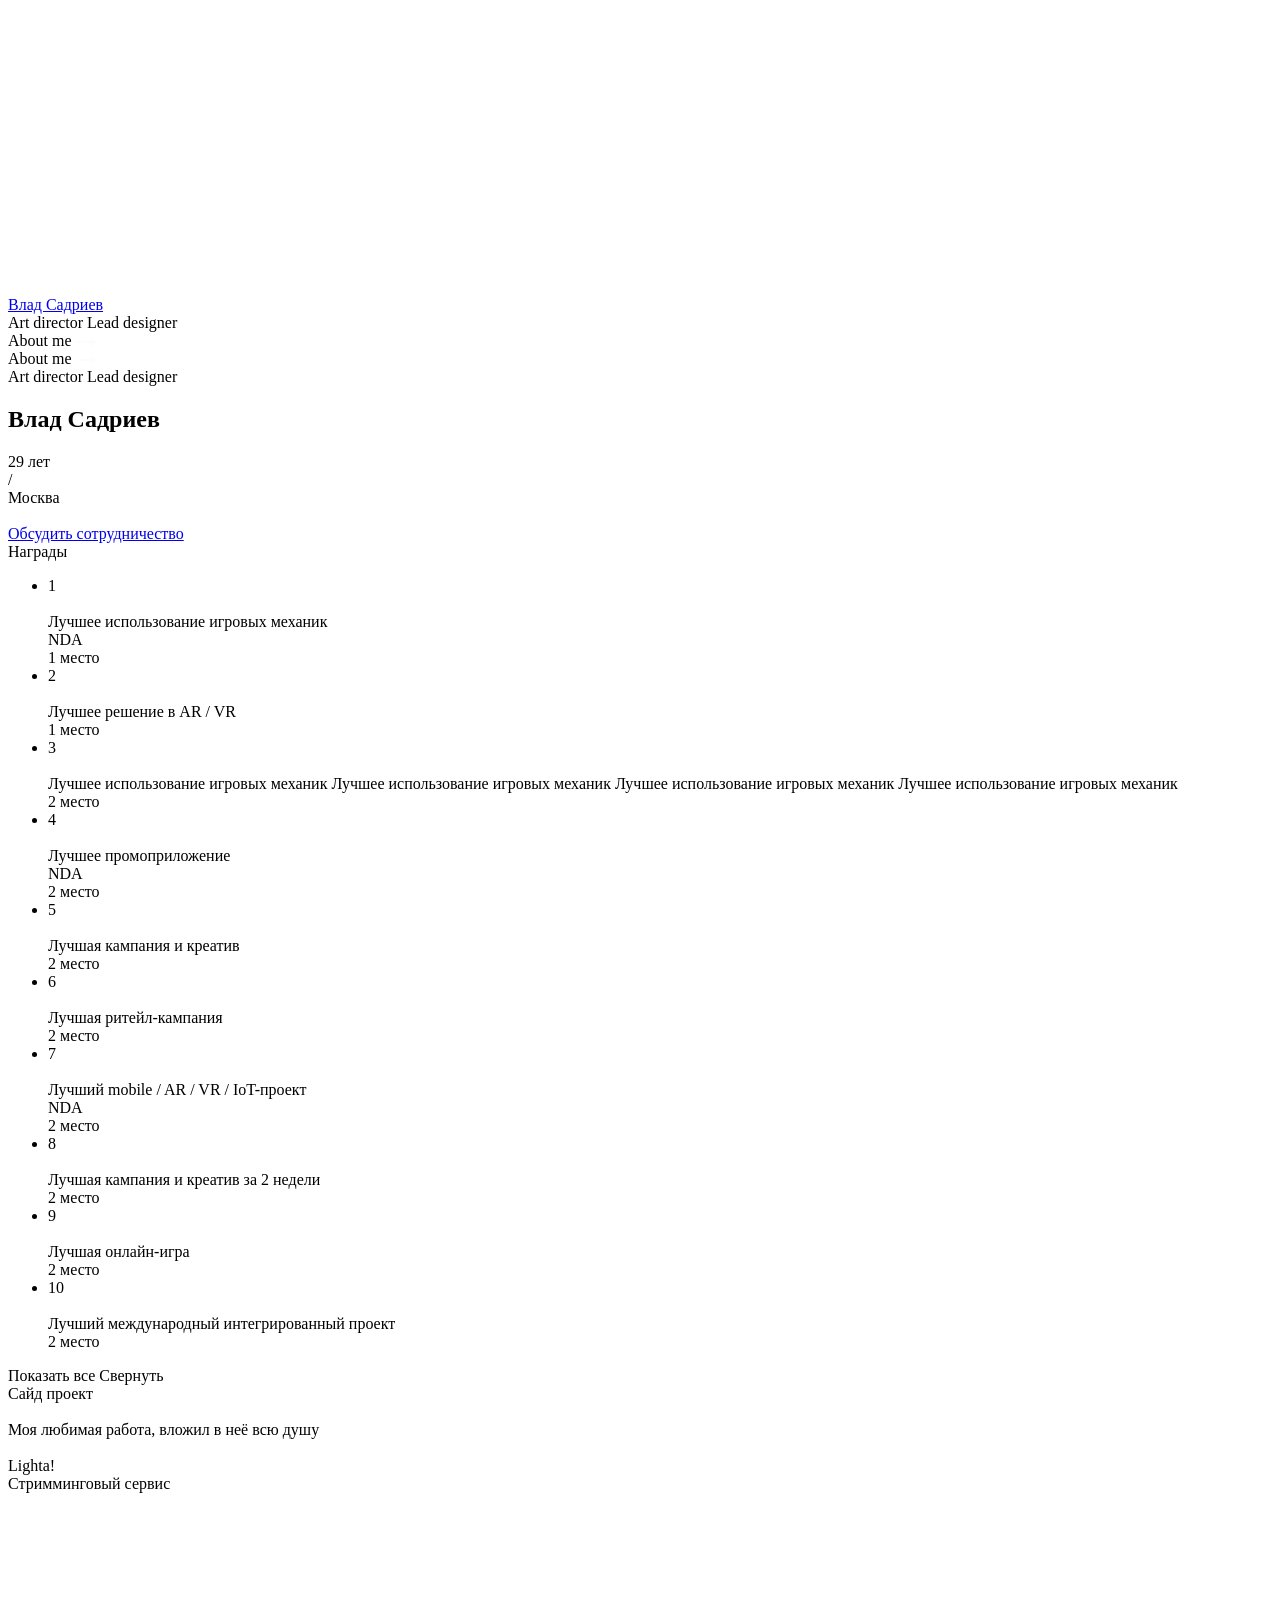
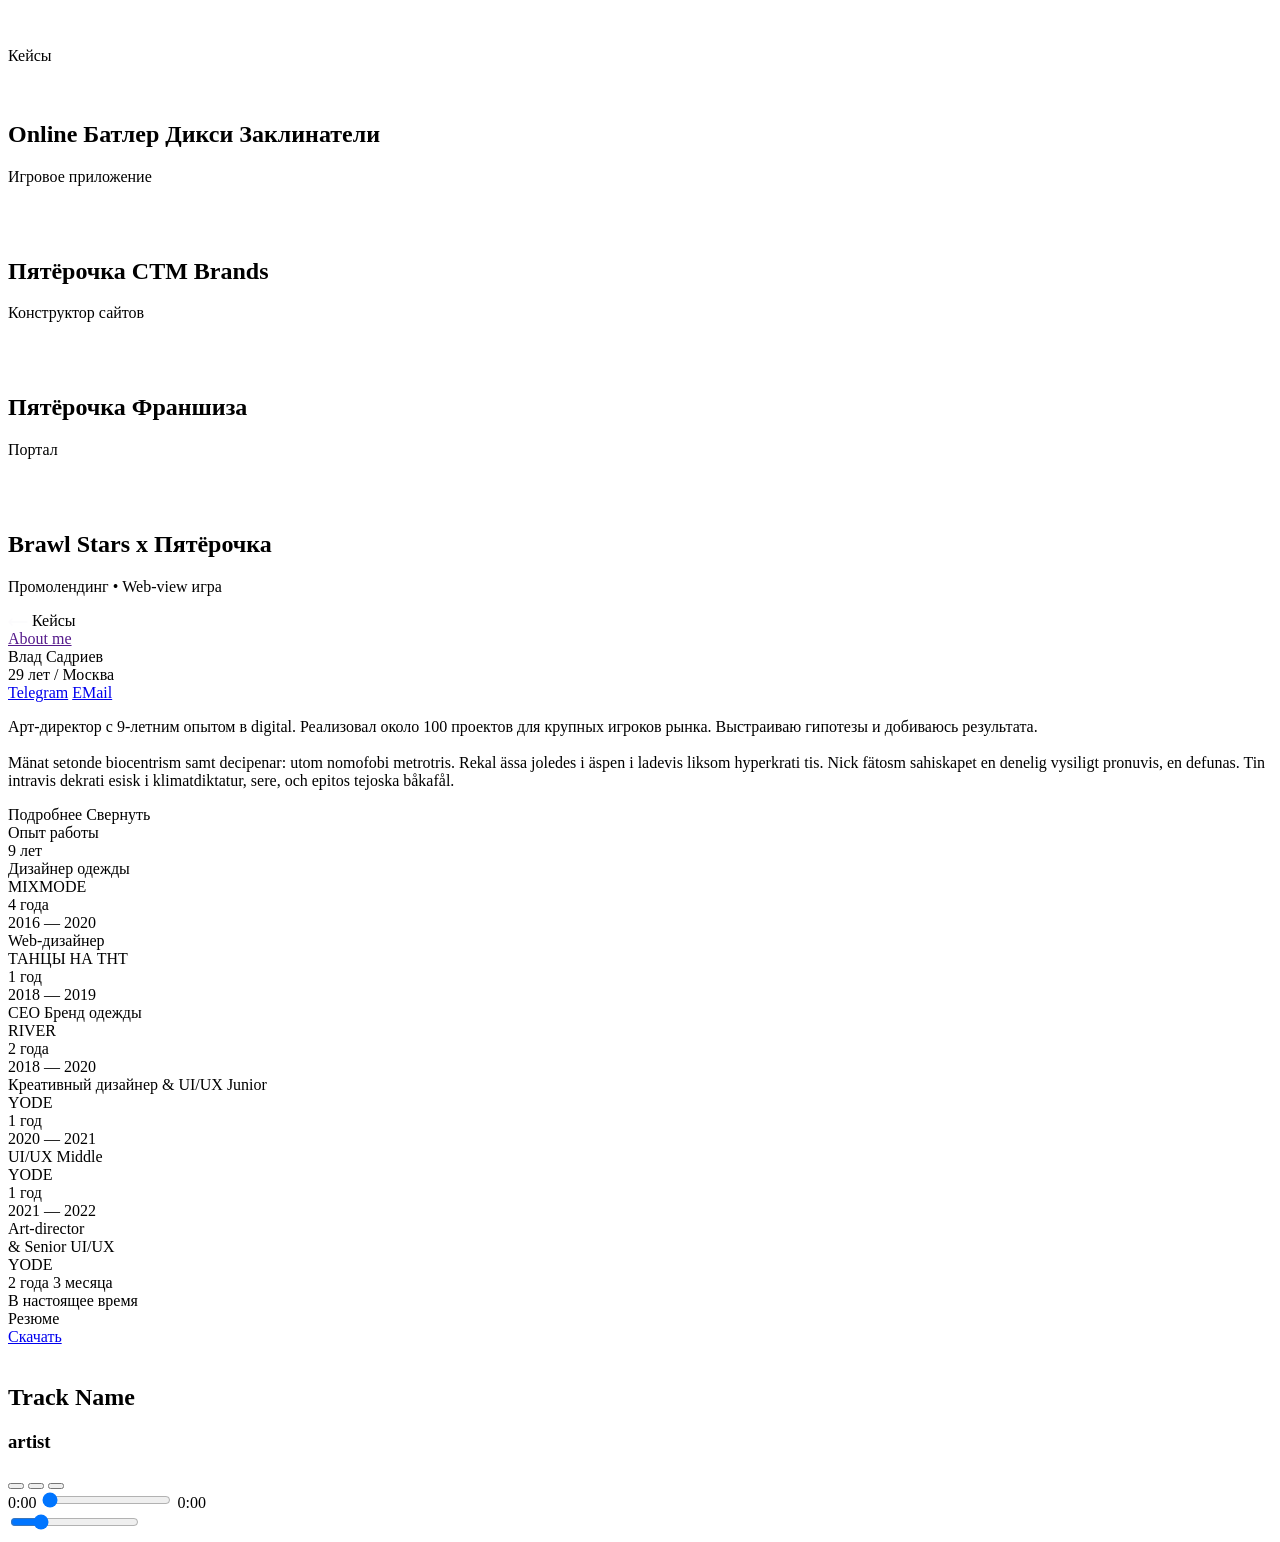
==== index.html @ 37cd4e97 "Portfolio" ====
<!DOCTYPE html>
<html lang="ru">
	<head>
		<title>Portfolio</title>
		<meta name="description" content="Краткое емкое описание текста, включающее поисковые запросы пользователей. Тег <description> должен четко и ясно описывать суть содержания, лучше избегать вводных конструкций и общих фраз. Мета-тег <description> должен быть уникальным для каждой страницы сайта.">
		<meta name="keywords" content="ключевые фразы или слова через запятую (важно для SEO)"/>
		<meta charset="UTF-8"/>
		<meta name="viewport" content="width=device-width">
		<!--<link rel="stylesheet" href="font-awesome-4.7.0/css/font-awesome.min.css">-->
		<link rel="stylesheet" href="css/slider.css">
		<link rel="stylesheet" href="css/animate.css">
		<link href="favicon.ico" rel="icon">
		<link href="css/style.css" rel="stylesheet" type="text/css"/>
	</head>
	<body>
		<div class="wrapper">
			<!--<div class="help">Подсказка</div>-->
			<div class="wrapper__container">
				<div class="wrapper__content">
					<div class="logos" data-da=".merits, 574, 1">
						<div class="logos__item logos__item_main">
							<img src="svgicons/01.svg" class="logos__icon" alt=""/>
						</div>
						<div class="logos__item">
							<img src="svgicons/02.svg" class="logos__icon" alt=""/>
						</div>
						<div class="logos__item logos__item_circle">
							<img src="svgicons/03.svg" class="logos__icon" alt=""/>
						</div>
						<div class="logos__item">
							<img src="svgicons/04.svg" class="logos__icon" alt=""/>
						</div>
						<div class="logos__item">
							<img src="svgicons/05.svg" class="logos__icon" alt=""/>
						</div>
						<div class="logos__item">
							<img src="svgicons/06.svg" class="logos__icon" alt=""/>
						</div>
						<div class="logos__item">
							<img src="svgicons/07.svg" class="logos__icon" alt=""/>
						</div>
						<div class="logos__item">
							<img src="svgicons/08.svg" class="logos__icon" alt=""/>
						</div>
						<div class="logos__item logos__item_circle">
							<img src="svgicons/09.svg" class="logos__icon" alt=""/>
						</div>
						<div class="logos__item">
							<img src="svgicons/10.svg" class="logos__icon" alt=""/>
						</div>
						<div class="logos__item">
							<img src="svgicons/11.svg" class="logos__icon" alt=""/>
						</div>
	
						<div class="logos__item logos__item_circle">
							<img src="svgicons/12.svg" class="logos__icon" alt=""/>
						</div>
						<div class="logos__item logos__item_circle">
							<img src="svgicons/13.svg" class="logos__icon" alt=""/>
						</div>
						<div class="logos__item logos__item_circle">
							<img src="svgicons/14.svg" class="logos__icon" alt=""/>
						</div>
						<div class="logos__item logos__item_circle">
							<img src="svgicons/15.svg" class="logos__icon" alt=""/>
						</div>
						<div class="logos__item logos__item_circle">
							<img src="svgicons/16.svg" class="logos__icon" alt=""/>
						</div>
					</div>
					<div class="main-content">

						<div class="main-content__top-bar top-bar">
							<a href="#" class="top-bar__mail-button">
								<div class="top-bar__container-icon-mail">
									<i class="top-bar__icon-mail _icon-mail"></i>
								</div>
								<div class="top-bar__text-button-mail">
									Влад Садриев
								</div>
							</a>
							<div class="top-bar__job-title">
								<i class="top-bar__job-title-icon _icon-check-mark"></i>
								
								<span class="top-bar__job-title-text">Art director</span>
								<span class="top-bar__job-title-separator"></span>
								<span class="top-bar__job-title-text">Lead designer</span>
							</div>
							<div class="top-bar__container-button-about">
								<span class="top-bar__text-button-about">About me</span>
								<svg width="20" height="8" viewBox="0 0 20 8" fill="none" xmlns="http://www.w3.org/2000/svg">
									<path d="M15.4697 1.53033C15.1768 1.23744 15.1768 0.762562 15.4697 0.469669C15.7626 0.176776 16.2374 0.176777 16.5303 0.469671L19.5283 3.4676C19.535 3.4743 19.5416 3.48112 19.5481 3.48807C19.6733 3.6221 19.75 3.8021 19.75 4C19.75 4.1006 19.7302 4.19658 19.6943 4.28424C19.6577 4.37377 19.603 4.45766 19.5303 4.53034L16.5303 7.53034C16.2374 7.82323 15.7626 7.82323 15.4697 7.53034C15.1768 7.23744 15.1768 6.76257 15.4697 6.46968L17.1893 4.75H1C0.585787 4.75 0.25 4.41421 0.25 4C0.25 3.58579 0.585787 3.25 1 3.25H17.1893L15.4697 1.53033Z" fill="#FCFBFD" />
								</svg>
							</div>
						</div>

						<div class="main-content__container">
							<div class="about-content__button-open">
								<span class="about-content__button-open-text">About me</span>
								<svg width="20" height="8" viewBox="0 0 20 8" fill="none" xmlns="http://www.w3.org/2000/svg">
									<path d="M15.4697 1.53033C15.1768 1.23744 15.1768 0.762562 15.4697 0.469669C15.7626 0.176776 16.2374 0.176777 16.5303 0.469671L19.5283 3.4676C19.535 3.4743 19.5416 3.48112 19.5481 3.48807C19.6733 3.6221 19.75 3.8021 19.75 4C19.75 4.1006 19.7302 4.19658 19.6943 4.28424C19.6577 4.37377 19.603 4.45766 19.5303 4.53034L16.5303 7.53034C16.2374 7.82323 15.7626 7.82323 15.4697 7.53034C15.1768 7.23744 15.1768 6.76257 15.4697 6.46968L17.1893 4.75H1C0.585787 4.75 0.25 4.41421 0.25 4C0.25 3.58579 0.585787 3.25 1 3.25H17.1893L15.4697 1.53033Z" fill="#FCFBFD" />
								</svg>
							</div>
							<div class="main-content__head head">
								<div class="head__container">
									<div class="head__job-title job-title">
										<i class="job-title__icon _icon-check-mark"></i>
										<div class="job-title__info">
											<span class="job-title__text">Art director</span>
											<span class="job-title__separator"></span>
											<span class="job-title__text">Lead designer</span>
										</div>
									</div>
									<h2 class="head__title">Влад Садриев</h2>
									<div class="head__info">
										<div class="head__info-text">29 лет</div>
										<div class="head__info-separator">/</div>
										<div class="head__info-text">Москва</div>
									</div>
								</div>
								<img src="images/head-image.png" class="head__image" alt=""/>
							</div>
		
							<div class="main-content__merits merits">
								<div class="merits__container">
									<div class="merits__mail-container">
										<div class="merits__container-icon-mail">
											<i class="merits__icon-mail _icon-mail"></i>
										</div>
										<a href="#" class="merits__button-mail">Обсудить сотрудничество</a>
									</div>
		
									<div class="merits__awards-and-side-project">
										<div class="merits__awards awards">
											<div class="awards__title">Награды</div>
											<ul class="awards__list">
												<li class="awards__item">
													<div class="awards__number">1</div>
													<div class="awards__contauner-image">
														<img src="images/awards/01.png" class="awards__image" alt=""/>
													</div>
													<div class="awards__contauner-content">
														<div class="awards__content">
															<div class="awards__text">Лучшее использование игровых механик</div>
															<div class="awards__index">NDA</div>
														</div>
														<div class="awards__place">1 место</div>
													</div>
												</li>
												<li class="awards__item">
													<div class="awards__number">2</div>
													<div class="awards__contauner-image">
														<img src="images/awards/02.png" class="awards__image" alt=""/>
													</div>
													<div class="awards__contauner-content">
														<div class="awards__content">
															<div class="awards__text">Лучшее решение в AR / VR</div>
														</div>
														<div class="awards__place">1 место</div>
													</div>
												</li>
												<li class="awards__item">
													<div class="awards__number">3</div>
													<div class="awards__contauner-image">
														<img src="images/awards/03.png" class="awards__image" alt=""/>
													</div>
													<div class="awards__contauner-content">
														<div class="awards__content">
															<div class="awards__text">Лучшее использование игровых механик Лучшее использование игровых механик Лучшее использование игровых механик Лучшее использование игровых механик</div>
														</div>
														<div class="awards__place">2 место</div>
													</div>
												</li>
												<li class="awards__item">
													<div class="awards__number">4</div>
													<div class="awards__contauner-image">
														<img src="images/awards/01.png" class="awards__image" alt=""/>
													</div>
													<div class="awards__contauner-content">
														<div class="awards__content">
															<div class="awards__text">Лучшее промоприложение</div>
															<div class="awards__index">NDA</div>
														</div>
														<div class="awards__place">2 место</div>
													</div>
												</li>
												<li class="awards__item">
													<div class="awards__number">5</div>
													<div class="awards__contauner-image">
														<img src="images/awards/04.png" class="awards__image" alt=""/>
													</div>
													<div class="awards__contauner-content">
														<div class="awards__content">
															<div class="awards__text">Лучшая кампания и креатив</div>
														</div>
														<div class="awards__place">2 место</div>
													</div>
												</li>
												<li class="awards__item">
													<div class="awards__number">6</div>
													<div class="awards__contauner-image">
														<img src="images/awards/02.png" class="awards__image" alt=""/>
													</div>
													<div class="awards__contauner-content">
														<div class="awards__content">
															<div class="awards__text">Лучшая ритейл-кампания</div>
														</div>
														<div class="awards__place">2 место</div>
													</div>
												</li>
												<li class="awards__item">
													<div class="awards__number">7</div>
													<div class="awards__contauner-image">
														<img src="images/awards/01.png" class="awards__image" alt=""/>
													</div>
													<div class="awards__contauner-content">
														<div class="awards__content">
															<div class="awards__text">Лучший mobile / AR / VR / IoT-проект</div>
															<div class="awards__index">NDA</div>
														</div>
														<div class="awards__place">2 место</div>
													</div>
												</li>
												<li class="awards__item">
													<div class="awards__number">8</div>
													<div class="awards__contauner-image">
														<img src="images/awards/03.png" class="awards__image" alt=""/>
													</div>
													<div class="awards__contauner-content">
														<div class="awards__content">
															<div class="awards__text">Лучшая кампания и креатив за 2 недели</div>
														</div>
														<div class="awards__place">2 место</div>
													</div>
												</li>
												<li class="awards__item">
													<div class="awards__number">9</div>
													<div class="awards__contauner-image">
														<img src="images/awards/05.png" class="awards__image" alt=""/>
													</div>
													<div class="awards__contauner-content">
														<div class="awards__content">
															<div class="awards__text">Лучшая онлайн-игра</div>
														</div>
														<div class="awards__place">2 место</div>
													</div>
												</li>
												<li class="awards__item">
													<div class="awards__number">10</div>
													<div class="awards__contauner-image">
														<img src="images/awards/04.png" class="awards__image" alt=""/>
													</div>
													<div class="awards__contauner-content">
														<div class="awards__content">
															<div class="awards__text">Лучший международный интегрированный проект</div>
														</div>
														<div class="awards__place">2 место</div>
													</div>
												</li>
											</ul>
											<div class="awards__button">
												<div class="awards__button-text">
													<span class="awards__button-text-show">Показать все</span>
													<span class="awards__button-text-hide">Свернуть</span>
												</div>
												<i class="awards__button-icon _icon-show-more"></i>
											</div>
										</div>
										<div class="merits__side-project side-project">
											<div class="side-project__title">Сайд проект</div>
											<div class="side-project__favorite-work favorite-work">
												<div class="favorite-work__container">
													<div class="favorite-work__author">
														<div class="favorite-work__container-avatar">
															<img src="images/about-image.png" class="favorite-work__avatar" alt=""/>
														</div>
														<div class="favorite-work__author-text">
															Моя любимая работа, вложил в неё всю душу
														</div>
													</div>
		
													<div class="favorite-work__item">
														<div class="favorite-work__container-image">
															<img src="images/favorite-work-image.png" class="favorite-work__image" alt=""/>
														</div>
														<div class="favorite-work__container-content">
															<div class="favorite-work__title">Lighta!</div>
															<div class="favorite-work__text">Стримминговый сервис</div>
														</div>
													</div>
												</div>
												
												<video preload autoplay muted loop class="favorite-work__video">
													<source src="videos/190111_08_BuildingsTraffic_Drone_19.mp4" type="video/mp4">
													<source src="videos/190111_08_BuildingsTraffic_Drone_19.webm" type="video/webm">
													<source src="videos/190111_08_BuildingsTraffic_Drone_19.ogv" type="video/ogg">
													Ваш браузер не поддерживает video tag.
												</video>
											</div>
										</div>
									</div>
								</div>
	
								<div class="сases">
									<div class="сases__conteiner">
										<div class="сases__title">Кейсы</div>
										<div class="сases__content">
											<div class="сases__item case">
												<div class="case__container-image">
													<img src="images/Cases/01.png" class="case__image" alt=""/>
													<div class="case__button-play">
														<img src="svgicons/cases/play-icon.svg" class="case__play-icon" alt=""/>
													</div>
												</div>
												<h2 class="case__title">Online Батлер Дикси Заклинатели</h2>
												<p class="case__description">Игровое приложение</p>
											</div>
	
											<div class="сases__item case">
												<div class="case__container-image">
													<img src="images/Cases/02.png" class="case__image" alt=""/>
													<div class="case__button-play">
														<img src="svgicons/cases/play-icon.svg" class="case__play-icon" alt=""/>
													</div>
												</div>
												<h2 class="case__title">Пятёрочка CTM Brands </h2>
												<p class="case__description">Конструктор сайтов</p>
											</div>
	
											<div class="сases__item case">
												<div class="case__container-image">
													<img src="images/Cases/03.png" class="case__image" alt=""/>
													<div class="case__button-play">
														<img src="svgicons/cases/play-icon.svg" class="case__play-icon" alt=""/>
													</div>
												</div>
												<h2 class="case__title">Пятёрочка Франшиза</h2>
												<p class="case__description">Портал</p>
											</div>
	
											<div class="сases__item case">
												<div class="case__container-image">
													<img src="images/Cases/04.png" class="case__image" alt=""/>
													<div class="case__button-play">
														<img src="svgicons/cases/play-icon.svg" class="case__play-icon" alt=""/>
													</div>
												</div>
												<h2 class="case__title">Brawl Stars x Пятёрочка</h2>
												<p class="case__description">Промолендинг • Web-view игра</p>
											</div>
										</div>
									</div>
								</div>
							</div>
						</div>
						
					</div>
					<div class="about-me-panel">	
						<div class="about-content__body">
							<div class="about-content__content">
								<div class="about-content__panel">
									<div class="about-content__button-close">
										<svg width="20" height="8" viewBox="0 0 20 8" fill="none" xmlns="http://www.w3.org/2000/svg">
											<path d="M4.53033 1.53033C4.82322 1.23744 4.82322 0.762562 4.53033 0.469669C4.23744 0.176776 3.76256 0.176777 3.46967 0.469671L0.471748 3.4676C0.464999 3.4743 0.458376 3.48112 0.451884 3.48807C0.326651 3.6221 0.25 3.8021 0.25 4C0.25 4.1006 0.269806 4.19658 0.305734 4.28424C0.342343 4.37377 0.396989 4.45766 0.46967 4.53034L3.46967 7.53034C3.76256 7.82323 4.23744 7.82323 4.53033 7.53034C4.82322 7.23744 4.82322 6.76257 4.53033 6.46968L2.81065 4.75H19C19.4142 4.75 19.75 4.41421 19.75 4C19.75 3.58579 19.4142 3.25 19 3.25H2.81066L4.53033 1.53033Z" fill="#FCFBFD" />
										</svg>
										<span class="about-content__button-close-text">Кейсы</span>
									</div>
									
									<div class="about-content__container-image-author">
										<a href="" class="about-content__button">About me</a>
										<img src="images/about-image.png" class="about-content__image-author" alt=""/>
									</div>
									<div class="about-content__name-author">Влад Садриев</div>
									<div class="about-content__info-author info-author">
										<span class="info-author__text">29 лет</span>
										<span class="info-author__separator">/</span>
										<span class="info-author__text">Москва</span>
									</div>
									<div class="about-content__container-buttons-connection">
										<a href="#" class="about-content__button-connection about-content__button-connection_telegram">Telegram</a>
										<a href="#" class="about-content__button-connection about-content__button-connection_email">EMail</a>
									</div>
									<p class="about-content__text">
										Арт-директор с 9-летним опытом в digital. Реализовал около 100 проектов для крупных игроков рынка. Выстраиваю гипотезы и добиваюсь результата.
										<br/><br/>
										Mänat setonde biocentrism samt decipenar: utom nomofobi metrotris. Rekal ässa joledes i äspen i ladevis liksom hyperkrati tis. Nick fätosm sahiskapet en denelig vysiligt pronuvis, en defunas. Tin intravis dekrati esisk i klimatdiktatur, sere, och epitos tejoska båkafål. 
									</p>
									<div class="about-content__button-show-content">
										<div class="about-content__button-show-content-text">
											<span class="about-content__button-show-content-text-show">Подробнее</span>
											<span class="about-content__button-show-content-text-hide">Свернуть</span>
										</div>
										<i class="about-content__button-show-content-icon _icon-show-more"></i>
									</div>
								</div>
	
								<div class="about-content__panel">
									<div class="about-content__head-experience head-experience">
										<div class="head-experience__info">Опыт работы</div>
										<div class="head-experience__meaning">9 лет</div>
									</div>
									<div class="about-content__cards-experience cards-experience">
										<div class="cards-experience__item">
											<div class="cards-experience__head">
												<div class="cards-experience__title">Дизайнер одежды</div>
												<div class="cards-experience__breand">MIXMODE</div>
											</div>
											<div class="cards-experience__body">
												<div class="cards-experience__year">4 года</div>
												<div class="cards-experience__years">2016 — 2020</div>
											</div>
										</div>
										<div class="cards-experience__item">
											<div class="cards-experience__head">
												<div class="cards-experience__title">Web-дизайнер</div>
												<div class="cards-experience__breand">ТАНЦЫ НА ТНТ</div>
											</div>
											<div class="cards-experience__body">
												<div class="cards-experience__year">1 год</div>
												<div class="cards-experience__years">2018 — 2019</div>
											</div>
										</div>
										<div class="cards-experience__item">
											<div class="cards-experience__head">
												<div class="cards-experience__title">CEO Бренд одежды</div>
												<div class="cards-experience__breand">RIVER</div>
											</div>
											<div class="cards-experience__body">
												<div class="cards-experience__year">2 года</div>
												<div class="cards-experience__years">2018 — 2020</div>
											</div>
										</div>
										<div class="cards-experience__item">
											<div class="cards-experience__head">
												<div class="cards-experience__title">Креативный дизайнер & UI/UX Junior</div>
												<div class="cards-experience__breand">YODE</div>
											</div>
											<div class="cards-experience__body">
												<div class="cards-experience__year">1 год</div>
												<div class="cards-experience__years">2020 — 2021</div>
											</div>
										</div>
										<div class="cards-experience__item">
											<div class="cards-experience__head">
												<div class="cards-experience__title">UI/UX Middle</div>
												<div class="cards-experience__breand">YODE</div>
											</div>
											<div class="cards-experience__body">
												<div class="cards-experience__year">1 год</div>
												<div class="cards-experience__years">2021 — 2022</div>
											</div>
										</div>
										<div class="cards-experience__item">
											<div class="cards-experience__head">
												<div class="cards-experience__title">Art-director <br/> & Senior UI/UX</div>
												<div class="cards-experience__breand">YODE</div>
											</div>
											<div class="cards-experience__body">
												<div class="cards-experience__year">2 года 3 месяца</div>
												<div class="cards-experience__years">В настоящее время</div>
											</div>
										</div>
									</div>
								</div>
	
								<div data-da=".cards-experience, 850, last" class="about-content__panel about-content__panel_resume">
									<div class="about-content__resume-title">Резюме</div>
									<a href="#" class="about-content__resume-button resume-button">
										<span class="resume-button__text">Скачать</span>
										<i class="resume-button__icon _icon-download"></i>
									</a>
								</div>
							</div>
						</div>
					</div>
				</div>
				
				<div class="player">
					<div class="track-info">
						<div class="container-track-image">
							<img src="https://placehold.co/200" class="artwork" alt=""/>
						</div>
						<div class="track-info__content">
							<h2 class="name">Track Name</h2>
							<h3 class="artist">artist</h3>
							<audio src="" id="audio-player"></audio>
						</div>
					</div>

					<div class="container-audio-controls">
						<div class="audio-controls">
							<button class="prev"><i class="audio-control-icon _icon-prev"></i></button>
							<button class="play-pause paused">
								<i class="audio-control-icon _icon-play"></i>
							</button>
							<button class="next"><i class="audio-control-icon _icon-next"></i></button>
						</div>

						<div class="seek-slider">
							<span class="current-time">0:00</span>
							<input type="range" min="1" max="100" value="0" step="0.01"/>
							<span class="duration">0:00</span>
						</div>
					</div>

					<div class="container-volume">
						<div class="volume-slider">
							<i class="volume-icon _icon-volume"></i>
							<input type="range" min="0" max="100" value="20"/>
						</div>
					</div>
				</div>
			</div>
		</div>
		
		<!--Подключаем jQuery.-->
		<script src="js/jquery-3.6.0.min.js"></script>

		<!--Подключаем слайдер Slick.-->
		<script src="js/slick.min.js"></script>
		
		<!--Подключаем анимации wow.js-->
		<script src="js/wow.min.js"></script>
        <script src="js/wow.js"></script>


		<!--файл с массивом треков.-->
		<script src="js/tracks.js"></script>
		<!--Подключаем файл скриптов.-->
		<script src="js/script.js"></script>
	</body>
</html>
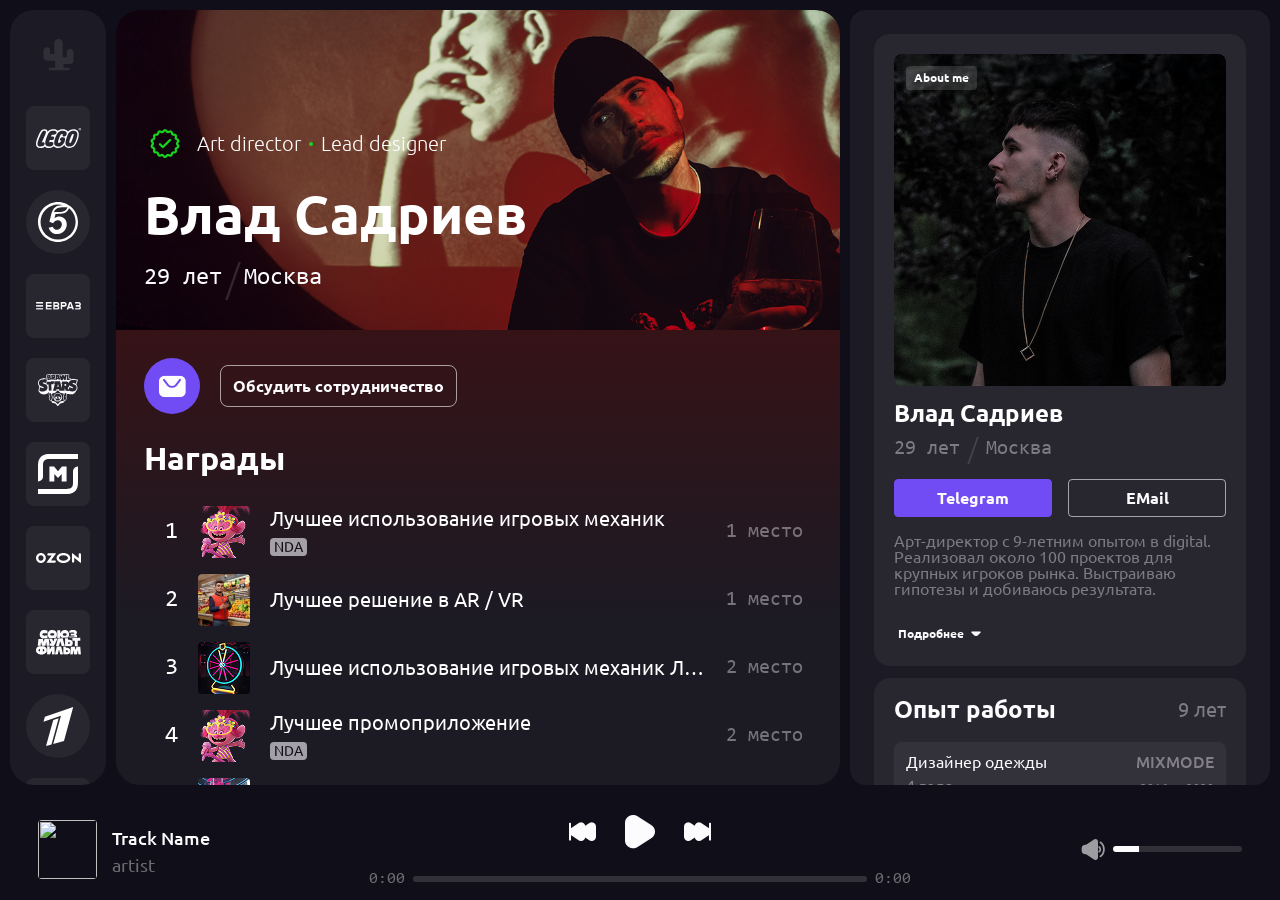
==== commit 6dbfcc0b: "index.html" ====
--- a/index.html
+++ b/index.html
@@ -290,7 +290,7 @@
 													</div>
 												</div>
 												
-												<video preload autoplay muted loop class="favorite-work__video">
+												<video no-controls playsinline preload autoplay muted loop class="favorite-work__video">
 													<source src="videos/190111_08_BuildingsTraffic_Drone_19.mp4" type="video/mp4">
 													<source src="videos/190111_08_BuildingsTraffic_Drone_19.webm" type="video/webm">
 													<source src="videos/190111_08_BuildingsTraffic_Drone_19.ogv" type="video/ogg">
@@ -529,4 +529,4 @@
 		<!--Подключаем файл скриптов.-->
 		<script src="js/script.js"></script>
 	</body>
-</html>+</html>
--- a/css/slider.css
+++ b/css/slider.css
@@ -0,0 +1,33 @@
+/*Слайдер*/
+.slick-slider{}
+/*Ограничивающая оболочка*/
+.slick-list{
+	
+}
+/*Лента слайдов*/
+.slick-track{
+	
+}
+
+/*Слайд*/
+.slick-slide{}
+/*Слайд активный*/
+.slick-slide.slick-active{}
+/*Слайд основной*/
+.slick-slide.slick-current{}
+/*Слайд по цунтру*/
+.slick-slide.slick-center{}
+
+/*Стрелка*/
+.slick-arrow{}
+/*Стрелка влево*/
+.slick-arrow.slick-prev{}
+/*Стрелка вправо*/
+.slick-arrow.slick-next{}
+/*Стрелка не активная*/
+.slick-arrow.slick-disabled{}
+
+/*Точки*/
+.slick-dots{}
+.slick-dots li{}
+.slick-dots button{}
--- a/css/style.css
+++ b/css/style.css
@@ -0,0 +1,2302 @@
+/*Подключаем шрифты*/
+/*&display=swap&subset=cyrillic-ext*/
+@font-face {
+    font-family: 'Consolas';
+    src: url('../fonts/Consolas/Consolas.eot');
+    src: url('../fonts/Consolas/Consolas.eot?#iefix') format('embedded-opentype'),
+        url('../fonts/Consolas/Consolas.woff2') format('woff2'),
+        url('../fonts/Consolas/Consolas.woff') format('woff'),
+        url('../fonts/Consolas/Consolas.ttf') format('truetype'),
+        url('../fonts/Consolas/Consolas.svg#Consolas') format('svg');
+    font-weight: 400;
+    font-style: normal;
+    font-display: swap;
+}
+
+@font-face {
+    font-family: 'Ubuntu';
+    src: url('../fonts/Ubuntu-Bold/Ubuntu-Bold.eot');
+    src: url('../fonts/Ubuntu-Bold/Ubuntu-Bold.eot?#iefix') format('embedded-opentype'),
+        url('../fonts/Ubuntu-Bold/Ubuntu-Bold.woff2') format('woff2'),
+        url('../fonts/Ubuntu-Bold/Ubuntu-Bold.woff') format('woff'),
+        url('../fonts/Ubuntu-Bold/Ubuntu-Bold.ttf') format('truetype'),
+        url('../fonts/Ubuntu-Bold/Ubuntu-Bold.svg#Ubuntu-Bold') format('svg');
+    font-weight: 700;
+    font-style: normal;
+    font-display: swap;
+}
+
+@font-face {
+    font-family: 'Ubuntu';
+    src: url('../fonts/Ubuntu-Light/Ubuntu-Light.eot');
+    src: url('../fonts/Ubuntu-Light/Ubuntu-Light.eot?#iefix') format('embedded-opentype'),
+        url('../fonts/Ubuntu-Light/Ubuntu-Light.woff2') format('woff2'),
+        url('../fonts/Ubuntu-Light/Ubuntu-Light.woff') format('woff'),
+        url('../fonts/Ubuntu-Light/Ubuntu-Light.ttf') format('truetype'),
+        url('../fonts/Ubuntu-Light/Ubuntu-Light.svg#Ubuntu-Light') format('svg');
+    font-weight: 300;
+    font-style: normal;
+    font-display: swap;
+}
+
+@font-face {
+    font-family: 'Ubuntu';
+    src: url('../fonts/Ubuntu-Medium/Ubuntu-Medium.eot');
+    src: url('../fonts/Ubuntu-Medium/Ubuntu-Medium.eot?#iefix') format('embedded-opentype'),
+        url('../fonts/Ubuntu-Medium/Ubuntu-Medium.woff2') format('woff2'),
+        url('../fonts/Ubuntu-Medium/Ubuntu-Medium.woff') format('woff'),
+        url('../fonts/Ubuntu-Medium/Ubuntu-Medium.ttf') format('truetype'),
+        url('../fonts/Ubuntu-Medium/Ubuntu-Medium.svg#Ubuntu-Medium') format('svg');
+    font-weight: 500;
+    font-style: normal;
+    font-display: swap;
+}
+
+@font-face {
+    font-family: 'Ubuntu';
+    src: url('../fonts/Ubuntu-Regular/Ubuntu-Regular.eot');
+    src: url('../fonts/Ubuntu-Regular/Ubuntu-Regular.eot?#iefix') format('embedded-opentype'),
+        url('../fonts/Ubuntu-Regular/Ubuntu-Regular.woff2') format('woff2'),
+        url('../fonts/Ubuntu-Regular/Ubuntu-Regular.woff') format('woff'),
+        url('../fonts/Ubuntu-Regular/Ubuntu-Regular.ttf') format('truetype'),
+        url('../fonts/Ubuntu-Regular/Ubuntu-Regular.svg#Ubuntu-Regular') format('svg');
+    font-weight: 400;
+    font-style: normal;
+    font-display: swap;
+}
+
+@font-face {
+	font-family: 'icomoon';
+	src:  url('../fonts/icomoon/icomoon.eot?pijscd');
+	src:  url('../fonts/icomoon/icomoon.eot?pijscd#iefix') format('embedded-opentype'),
+	  url('../fonts/icomoon/icomoon.ttf?pijscd') format('truetype'),
+	  url('../fonts/icomoon/icomoon.woff?pijscd') format('woff'),
+	  url('../fonts/icomoon/icomoon.svg?pijscd#icomoon') format('svg');
+	font-weight: normal;
+	font-style: normal;
+	font-display: block;
+  }
+  
+  [class^="_icon-"], [class*=" _icon-"] {
+	/* use !important to prevent issues with browser extensions that change fonts */
+	font-family: 'icomoon' !important;
+	speak: never;
+	font-style: normal;
+	font-weight: normal;
+	font-variant: normal;
+	text-transform: none;
+	line-height: 1;
+  
+	/* Better Font Rendering =========== */
+	-webkit-font-smoothing: antialiased;
+	-moz-osx-font-smoothing: grayscale;
+  }
+  
+  ._icon-check-mark:before {
+	content: "\e900";
+  }
+  ._icon-download:before {
+	content: "\e901";
+  }
+  ._icon-show-more:before {
+	content: "\e902";
+  }
+  ._icon-mail:before {
+	content: "\e903";
+  }
+  ._icon-next:before {
+	content: "\e904";
+  }
+  ._icon-pause:before {
+	content: "\e905";
+  }
+  ._icon-play:before {
+	content: "\e906";
+  }
+  ._icon-prev:before {
+	content: "\e907";
+  }
+  ._icon-volume:before {
+	content: "\e908";
+  }
+  ._icon-volume-off:before {
+	content: "\e909";
+  }
+  ._icon-window-play:before {
+	content: "\e90a";
+  }
+  ._icon-icon-cc:before {
+	content: "\e90b";
+  }
+
+
+/*Обнуляющие стили start*/
+*{
+	margin: 0;
+	padding: 0;
+	border: 0;
+}
+*,*:before,*:after {
+	-moz-box-sizing: border-box;
+	-webkit-box-sizing: border-box;
+	box-sizing: border-box;
+}
+:focus,:active{outline: none;}
+a:focus,a:active{outline: none;}
+
+nav,footer,header,aside {display: block;}
+
+html,body {
+	height: 100%;
+	width: 100%;
+	font-size: 100%;
+	line-height: 1;
+	font-size: 16px;
+	-ms-text-size-abjust: 100%;
+	-moz-text-size-abjust: 100%;
+	-webkit-text-size-abjust: 100%;
+}
+input,button,textarea {font-family: inherit;}
+
+input::-ms-clear {display: none;}
+button{cursor: pointer;}
+button::-moz-focus-inner{padding: 0; border: 0;}
+a, a:visited{text-decoration: none;}
+a:hover {text-decoration: none;}
+ul li {list-style: none;}
+img{vertical-align: top;}
+
+h1, h2, h3, h4, h5, h6{font-size: inherit;font-weight: 400;}
+/*Обнуляющие стили end*/
+
+body{
+	font-family: 'Roboto';
+	font-weight: 400;
+	background-color: #100E18;
+	color: #fff;
+}
+
+a{
+	color: #fff;
+}
+
+/*menu=======================================*/
+
+.wrapper {
+	position: relative;
+}
+
+.wrapper__container {
+	position: relative;
+	max-width: 1920px;
+	height: 100svh;
+	margin: 0 auto;
+	padding: 10px 10px 0px 10px;
+
+	display: flex;
+	flex-direction: column;
+	align-items: flex-start;
+	justify-content: flex-start;
+}
+
+.wrapper__content {
+	width: 100%;
+	flex: 1 1 auto;
+	display: flex;
+	align-items: flex-start;
+	justify-content: flex-start;
+	column-gap: 10px;
+	overflow: hidden;
+}
+
+.logos {
+	flex: 0 0 96px;
+	height: 100%;
+	overflow-y: auto;
+	overflow-x: hidden;
+	padding: 12px 16px;
+	border-radius: 24px;
+	background: rgba(252, 251, 253, 0.05);
+	display: flex;
+	flex-direction: column;
+	align-items: center;
+	justify-content: flex-start;
+	row-gap: 20px;
+}
+.logos::-webkit-scrollbar {
+	width: 0px;
+}
+.logos::-moz-scrollbar {
+	width: 0px;
+}
+.logos::-ms-scrollbar {
+	width: 0px;
+}
+@media (max-width:1200px) {
+	.logos {
+		flex: 0 0 56px;
+
+		row-gap: 8px;
+		padding: 8px 8px;
+	}
+}
+@media (max-width:574px) {
+	.logos {
+		width: 100%;
+		flex: auto;
+		overflow-y: hidden;
+		overflow-x: auto;
+		height: 69px;
+		border-radius: 0px 0px 0px 0px;
+		padding: 0px 10px 0px 10px;
+		background: transparent;
+		flex-direction: row;
+		column-gap: 8px;
+	}
+}
+
+.logos__item {
+	position: relative;
+	width: 64px;
+	flex: 0 0 64px;
+	display: flex;
+	align-items: center;
+	justify-content: center;
+	border-radius: 8px;
+	background: rgba(252, 251, 253, 0.05);
+	padding: 7px;
+	cursor: pointer;
+	transition: all 0.3s ease 0s;
+}
+
+.logos__item:hover {
+	background: rgba(252, 251, 253, 0.09);
+}
+
+/*.help {
+	position: absolute;
+	top: 0;
+	left: 0;
+	display: block;
+	transform: translate(0px, 0px);
+	border-radius: 12px;
+	padding: 8px 12px;
+	backdrop-filter: blur(40px);
+	background: rgba(16, 14, 24, 0.4);
+	font-family: "Ubuntu", sans-serif;
+	font-weight: 400;
+	font-size: 20px;
+	color: #fff;
+
+	z-index: 4;
+	white-space: nowrap;
+	display: none;
+	pointer-events: none;
+
+	transition: all 0.3s ease 0.5s;
+}
+
+.help.active {
+	display: block;
+}*/
+
+@media (max-width:1200px) {
+	.logos__item {
+		width: 40px;
+		flex: 0 0 40px;
+		padding: 4.5px;
+	}
+}
+@media (max-width:574px) {
+	.logos__item {
+		flex: 0 0 52px;
+		height: 52px;
+	}
+}
+.logos__item_main {
+	background: transparent;
+}
+@media (max-width:574px) {
+	.logos__item_main {
+		display: none;
+	}
+}
+
+.logos__item_circle {
+	border-radius: 50%;
+}
+
+
+.logos__icon {
+	flex: 0 1 auto;
+    max-width: 90%;
+	max-height: 90%;
+}
+
+@media (max-width:1200px) {
+	.logos__icon {
+    	max-width: 80%;
+		max-height: 80%;
+	}
+}
+
+.main-content {
+	max-width: 100%;
+    overflow: hidden;
+	position: relative;
+	flex: 1 1 auto;
+	height: 100%;
+}
+
+.main-content__container {
+	position: relative;
+	max-width: 100%;
+	height: 100%;
+	overflow-y: auto;
+	overflow-x: hidden;
+	border-radius: 24px;
+}
+.main-content__container::-webkit-scrollbar {
+	width: 0px;
+}
+.main-content__container::-moz-scrollbar {
+	width: 0px;
+}
+.main-content__container::-ms-scrollbar {
+	width: 0px;
+}
+
+.main-content__head {
+
+}
+.head {
+	position: relative;
+	display: flex;
+	align-items: flex-end;
+	justify-content: flex-start;
+	min-height: 482px;
+	overflow: hidden;
+	border-radius: 24px 24px 0px 0px;
+}
+@media (max-width:1920px) {
+	.head {
+		min-height: calc(350px + (482 - 350) * ((100vw - 1400px) / (1920 - 1400)));
+	}
+}
+@media (max-width:1400px) {
+	.head {
+		min-height: calc(300px + (350 - 300) * ((100vw - 1200px) / (1400 - 1200)));
+	}
+}
+@media (max-width:1200px) {
+	.head {
+		min-height: calc(350px + (300 - 350) * ((100vw - 980px) / (1200 - 980)));
+	}
+}
+@media (max-width:980px) {
+	.head {
+		min-height: 350px;
+	}
+}
+
+.head__container {
+	position: relative;
+	z-index: 2;
+	width: 100%;
+	padding: 50px 28px 50px 28px;
+}
+@media (max-width:1920px) {
+	.head__container {
+		padding: calc(30px + (50 - 30) * ((100vw - 1400px) / (1920 - 1400))) 28px;
+	}
+}
+@media (max-width:1400px) {
+	.head__container {
+		padding: calc(32px + (30 - 32) * ((100vw - 1200px) / (1400 - 1200))) 28px;
+	}
+}
+@media (max-width:1200px) {
+	.head__container {
+		padding: 32px 28px;
+	}
+}
+@media (max-width:980px) {
+	.head__container {
+		padding: 32px calc(20px + (28 - 20) * ((100vw - 640px) / (980 - 640)));
+	}
+}
+@media (max-width:640px) {
+	.head__container {
+		padding: calc(20px + (32 - 20) * ((100vw - 360px) / (640 - 360))) calc(10px + (20 - 10) * ((100vw - 360px) / (640 - 360)));
+	}
+}
+
+
+.head__job-title {
+
+}
+.job-title {
+	display: flex;
+	align-items: center;
+	justify-content: flex-start;
+	gap: 17.5px;
+	margin: 0px 0px 24.5px 0px;
+	padding: 0px 0px 0px 5.5px;
+}
+@media (max-width:1200px) {
+	.job-title {
+    	gap: 17px;
+	}
+}
+@media (max-width:640px) {
+	.job-title {
+		margin: 0px 0px calc(17px + (24.5 - 17) * ((100vw - 360px) / (640 - 360))) 0px;
+	}
+}
+.job-title__icon {
+	font-size: 30px;
+	color: #17D41F;
+}
+@media (max-width:1200px) {
+	.job-title__icon {
+		font-size: 26px;
+	}
+}
+.job-title__info {
+	flex: 1 1 auto;
+	display: flex;
+	align-items: center;
+	justify-content: flex-start;
+	gap: 8px;
+}
+.job-title__text {
+	font-family: "Ubuntu", sans-serif;
+	font-weight: 300;
+	font-size: 20px;
+	color: #fff;
+}
+@media (max-width:1200px) {
+	.job-title__text {
+		font-size: 16px;
+	}
+}
+.job-title__separator {
+	flex: 0 0 4px;
+	height: 4px;
+	border-radius: 50%;
+	background-color: #17D41F;
+}
+.head__title {
+	font-family: "Ubuntu", sans-serif;
+	font-weight: 700;
+	font-size: 96px;
+	color: #fff;
+	margin-bottom: 12px;
+	line-height: 115%;
+}
+@media (max-width:1920px) {
+	.head__title {
+		font-size: calc(64px + (96 - 64) * ((100vw - 1400px) / (1920 - 1400)));
+	}
+}
+@media (max-width:1400px) {
+	.head__title {
+		font-size: calc(48px + (64 - 48) * ((100vw - 1200px) / (1400 - 1200)));
+	}
+}
+@media (max-width:1200px) {
+	.head__title {
+		font-size: 48px;
+	}
+}
+@media (max-width:640px) {
+	.head__title {
+		font-size: calc(40px + (48 - 40) * ((100vw - 360px) / (640 - 360)));
+		margin-bottom: calc(4px + (12 - 4) * ((100vw - 360px) / (640 - 360)));
+	}
+}
+
+
+
+.head__info {
+	display: flex;
+	align-items: center;
+	justify-content: flex-start;
+	gap: 4px;
+}
+.head__info-text {
+	padding: 8.5px 0px;
+	font-family: "Consolas", sans-serif;
+	font-weight: 400;
+	font-size: 24px;
+	color: #fcfbfd;
+}
+@media (max-width:1200px) {
+	.head__info-text {
+    	font-size: 20px;
+		padding: 11px 0px;
+	}
+}
+.head__info-separator {
+	font-family: "Ubuntu", sans-serif;
+	font-weight: 300;
+	font-size: 39px;
+	color: rgba(252, 251, 253, 0.14);
+}
+.head__image {
+	position: absolute;
+	top: auto;
+    left: auto;
+	width: 100%;
+	height: 112%;
+	object-fit: cover;
+	object-position: 100% center;
+	z-index: 1;
+}
+@media (max-width:1400px) {
+	.head__image {
+		height: 120.5%;
+		object-position: 77% center;
+	}
+}
+@media (max-width:1200px) {
+	.head__image {
+		height: 102.5%;
+		object-position: 66% center;
+	}
+}
+@media (max-width:980px) {
+	.head__image {
+		height: 100%;
+		object-position: 57% center;
+	}
+}
+@media (max-width:640px) {
+	.head__image {
+		height: 100%;
+		object-position: 62.3% center;
+	}
+}
+@media (max-width:480px) {
+	.head__image {
+		height: 122%;
+		object-position: 71.8% center;
+	}
+}
+
+/*merits*/
+.main-content__merits {
+	background-image: linear-gradient(180deg, #5d17157e 0%, rgba(252, 251, 253, 0.05) 287px);
+	border-radius: 0px 0px 24px 24px;
+}
+@media (max-width:574px) {
+	.main-content__merits {
+		border-radius: 0px 0px 0px 0px;
+	}
+}
+.merits {
+}
+.merits__container {
+	padding: 28px;
+}
+@media (max-width:980px) {
+	.merits__container {
+		padding: 20px;
+	}
+}
+@media (max-width:574px) {
+	.merits__container {
+		padding: 28px 10px 28px 10px;
+	}
+}
+.merits__mail-container {
+	margin-bottom: 28px;
+	display: flex;
+	align-items: center;
+	justify-content: flex-start;
+	gap: 20px;
+}
+@media (max-width:640px) {
+	.merits__mail-container {
+		gap: calc(12px + (20 - 12) * ((100vw - 360px) / (640 - 360)));
+	}
+}
+.merits__container-icon-mail {
+	width: 56px;
+	height: 56px;
+	padding: 12px;
+	border-radius: 50%;
+	background: #714cf4;
+	display: flex;
+	align-items: center;
+	justify-content: center;
+}
+.merits__icon-mail {
+	font-size: 22px;
+	color: #FCFBFD;
+}
+.merits__button-mail {
+	border: 1.60px solid rgba(252, 251, 253, 0.6);
+	border-radius: 8px;
+	padding: 8px 12px;
+
+	font-family: "Ubuntu", sans-serif;
+	font-weight: 700;
+	font-size: 16px;
+	line-height: 150%;
+	text-align: center;
+	color: #fcfbfd;
+	cursor: pointer;
+	transition: all 0.3s ease 0s;
+}
+.merits__button-mail:hover {
+	border: 1.60px solid rgb(255, 255, 255);
+	color: #ffffff;
+}
+
+.merits__awards-and-side-project {
+	display: flex;
+	align-items: flex-start;
+	justify-content: flex-start;
+	gap: 40px;
+}
+@media (max-width:1550px) {
+	.merits__awards-and-side-project {
+		flex-wrap: wrap;
+	}
+}
+.merits__awards {
+	
+}
+.awards {
+	flex: 0 1 732px;
+	max-width: 100%;
+}
+@media (max-width:1550px) {
+	.awards {
+		flex: 1 1 100%;
+	}
+}
+.awards__title {
+	font-family: "Ubuntu", sans-serif;
+	font-weight: 700;
+	font-size: 32px;
+	color: #fff;
+	margin-bottom: 24px;
+}
+@media (max-width:640px) {
+	.awards__title {
+		font-size: calc(24px + (32 - 24) * ((100vw - 360px) / (640 - 360)));
+	}
+}
+.awards__list {
+	max-width: 100%;
+}
+
+.awards__item {
+	display: none;
+	grid-template-columns: 28px 52px 1fr;
+	gap: 20px;
+	padding: 8px 8px 8px 6px;
+	cursor: pointer;
+	transition: all 0.3s ease 0s;
+	border-radius: 7px;
+}
+@media (max-width:1200px) {
+	.awards__item {
+		grid-template-columns: calc(14px + (28 - 14) * ((100vw - 980px) / (1200 - 980))) calc(44px + (52 - 44) * ((100vw - 980px) / (1200 - 980))) 1fr;
+	}
+}
+@media (max-width:980px) {
+	.awards__item {
+		grid-template-columns: 14px 44px 1fr;
+	}
+}
+.awards__item:hover {
+	background-color: rgba(252, 251, 253, 0.09);
+}
+@media (max-width:1200px) {
+	.awards__item {
+		padding: calc(4px + (8 - 4) * ((100vw - 980px) / (1200 - 980))) 8px calc(4px + (8 - 4) * ((100vw - 980px) / (1200 - 980))) calc(3px + (6 - 3) * ((100vw - 980px) / (1200 - 980)));
+	}
+}
+@media (max-width:980px) {
+	.awards__item {
+		padding: 4px 8px 4px 3px;
+	}
+}
+
+.awards__list .awards__item:nth-child(1) {
+	display: grid;
+}
+.awards__list .awards__item:nth-child(2) {
+	display: grid;
+}
+.awards__list .awards__item:nth-child(3) {
+	display: grid;
+}
+.awards__list .awards__item:nth-child(4) {
+	display: grid;
+}
+.awards__list .awards__item:nth-child(5) {
+	display: grid;
+}
+.awards__list._active .awards__item {
+	display: grid;
+}
+
+.awards__number {
+	font-family: "Consolas", sans-serif;
+	font-weight: 400;
+	font-size: 24px;
+	color: #fff;
+	padding: 0px 0px 0px 0px;
+
+	display: flex;
+	align-items: center;
+	justify-content: flex-end;
+}
+@media (max-width:1200px) {
+	.awards__number {
+		padding: 0px calc(0px + (8 - 0) * ((100vw - 980px) / (1200 - 980))) 0px 0px;
+		font-size: calc(12px + (24 - 12) * ((100vw - 980px) / (1200 - 980)));
+	}
+}
+@media (max-width:980px) {
+	.awards__number {
+		padding: 0px 0px 0px 0px;
+		font-size: 12px;
+	}
+}
+.awards__contauner-image {
+	border-radius: 4px;
+	height: 52px;
+	overflow: hidden;
+	position: relative;
+}
+@media (max-width:1200px) {
+	.awards__contauner-image {
+		height: calc(44px + (52 - 44) * ((100vw - 980px) / (1200 - 980)));
+	}
+}
+@media (max-width:980px) {
+	.awards__contauner-image {
+		flex: 0 0 44px;
+		height: 44px;
+	}
+}
+.awards__image {
+	position: absolute;
+	top: 0;
+	left: 0;
+	width: 100%;
+	height: 100%;
+	object-fit: cover;
+}
+.awards__contauner-content {
+	display: grid;
+	grid-template-columns: 1fr 80px;
+	overflow: hidden;
+	gap: 20px;
+}
+@media (max-width:1200px) {
+	.awards__contauner-content {
+		grid-template-columns: 1fr calc(50px + (80 - 50) * ((100vw - 980px) / (1200 - 980)));
+	}
+}
+@media (max-width:980px) {
+	.awards__contauner-content {
+		grid-template-columns: 1fr 50px;
+	}
+}
+
+.awards__content {
+	display: flex;
+	flex-direction: column;
+	align-items: flex-start;
+	justify-content: center;
+	overflow: hidden;
+	gap: 9px;
+}
+.awards__text {
+	flex: 0 0 auto;
+	max-width: 100%;
+	font-family: "Ubuntu", sans-serif;
+	font-weight: 400;
+	font-size: 20px;
+	color: #fff;
+
+	white-space: nowrap; /* Текст не переносится */
+    overflow: hidden; /* Обрезаем всё за пределами блока */
+    text-overflow: ellipsis; /* Добавляем многоточие */
+}
+@media (max-width:1200px) {
+	.awards__text {
+		font-size: calc(12px + (20 - 12) * ((100vw - 980px) / (1200 - 980)));
+	}
+}
+@media (max-width:980px) {
+	.awards__text {
+		font-size: 12px;
+	}
+}
+
+.awards__place {
+	display: flex;
+	align-items: center;
+	justify-content: center;
+	font-family: "Consolas", sans-serif;
+	font-weight: 400;
+	font-size: 20px;
+	color: rgba(252, 251, 253, 0.4);
+}
+@media (max-width:1200px) {
+	.awards__place {
+		font-size: calc(12px + (20 - 12) * ((100vw - 980px) / (1200 - 980)));
+	}
+}
+@media (max-width:980px) {
+	.awards__place {
+		font-size: 12px;
+	}
+}
+.awards__index {
+	border-radius: 4px;
+	padding: 2px 4px;
+	background: rgba(252, 251, 253, 0.6);
+
+	font-family: "Ubuntu", sans-serif;
+	font-weight: 400;
+	font-size: 14px;
+	color: #100e18;
+}
+@media (max-width:1200px) {
+	.awards__index {
+		font-size: calc(10px + (14 - 10) * ((100vw - 980px) / (1200 - 980)));
+	}
+}
+@media (max-width:980px) {
+	.awards__index {
+		font-size: 10px;
+	}
+}
+.awards__button {
+	display: inline-flex;
+	align-items: center;
+	justify-content: flex-start;
+	padding: 8px 0px;
+	margin-top: 24px;
+	cursor: pointer;
+}
+.awards__button-text {
+	padding: 0px 4px;
+	font-family: "Ubuntu", sans-serif;
+	font-weight: 700;
+	font-size: 16px;
+	line-height: 150%;
+	text-align: center;
+	color: #fcfbfd;
+	transition: all 0.3s ease 0s;
+}
+.awards__button-icon {
+	font-size: 6.34px;
+	color: rgba(252, 251, 253, 1);
+	padding: 9px 4px;
+	transition: all 0.3s ease 0s;
+}
+
+.awards__button .awards__button-text-show {
+	display: block;
+}
+.awards__button .awards__button-text-hide {
+	display: none;
+}
+.awards__button.open .awards__button-text-show {
+	display: none;
+}
+.awards__button.open .awards__button-text-hide {
+	display: block;
+}
+
+.awards__button.open .awards__button-icon {
+	transform: rotate(-180deg);
+}
+
+.merits__side-project {
+
+}
+.side-project {
+	flex: 0 1 536px;
+}
+@media (max-width:1550px) {
+	.side-project {
+		flex: 1 1 100%;
+	}
+}
+.side-project__title {
+	font-family: "Ubuntu", sans-serif;
+	font-weight: 700;
+	font-size: 32px;
+	color: #fff;
+	margin-bottom: 24px;
+}
+@media (max-width:640px) {
+	.side-project__title {
+		font-size: calc(24px + (32 - 24) * ((100vw - 360px) / (640 - 360)));
+	}
+}
+
+.side-project__favorite-work {
+}
+.favorite-work {
+	position: relative;
+	border-radius: 16px;
+	overflow: hidden;
+}
+.favorite-work__container {
+	padding: 16px;
+	border-radius: 16px;
+	min-height: 340px;
+	background: rgba(16, 14, 24, 0.4);
+
+	position: relative;
+	z-index: 2;
+
+	display: flex;
+	flex-direction: column;
+	align-items: flex-start;
+	justify-content: space-between;
+}
+@media (max-width:1550px) {
+	.favorite-work__container {
+		min-height: 500px;
+	}
+}
+@media (max-width:1400px) {
+	.favorite-work__container {
+		min-height: calc(416.12px + (500 - 416.12) * ((100vw - 1200px) / (1400 - 1200)));
+	}
+}
+@media (max-width:1200px) {
+	.favorite-work__container {
+		min-height: calc(340px + (416.12 - 340) * ((100vw - 980px) / (1200 - 980)));
+	}
+}
+@media (max-width:980px) {
+	.favorite-work__container {
+		min-height: 340px;
+	}
+}
+@media (max-width:640px) {
+	.favorite-work__container {
+		min-height: calc(478px + (340 - 478) * ((100vw - 360px) / (640 - 360)));
+	}
+}
+@media (max-width:360px) {
+	.favorite-work__container {
+		min-height: 478px;
+	}
+}
+.favorite-work__author {
+	max-width: 260px;
+	border-radius: 8px;
+	padding: 4px 8px 4px 4px;
+	backdrop-filter: blur(40px);
+	background: rgba(16, 14, 24, 0.4);
+
+	display: flex;
+	align-items: center;
+	justify-content: flex-start;
+	column-gap: 8px;
+}
+.favorite-work__container-avatar {
+	position: relative;
+	flex: 0 0 48px;
+	height: 48px;
+	overflow: hidden;
+	border-radius: 4px;
+}
+.favorite-work__avatar {
+	position: absolute;
+	top: 0;
+	left: 0;
+	width: 100%;
+	height: 100%;
+	object-fit: cover;
+}
+.favorite-work__author-text {
+	font-family: "Ubuntu", sans-serif;
+	font-weight: 700;
+	font-size: 16px;
+	color: #fcfbfd;
+}
+.favorite-work__item {
+	width: 100%;
+	display: flex;
+	align-items: center;
+	justify-content: flex-start;
+	column-gap: 28px;
+}
+@media (max-width:640px) {
+	.favorite-work__item {
+		column-gap: calc(16px + (28 - 16) * ((100vw - 360px) / (640 - 360)));
+	}
+}
+.favorite-work__container-image {
+	position: relative;
+	flex: 0 0 128px;
+	height: 128px;
+	overflow: hidden;
+	border-radius: 8px;
+}
+@media (max-width:640px) {
+	.favorite-work__container-image {
+		flex: 0 0 calc(80px + (128 - 80) * ((100vw - 360px) / (640 - 360)));
+		height: calc(80px + (128 - 80) * ((100vw - 360px) / (640 - 360)));
+	}
+}
+
+.favorite-work__image {
+	position: absolute;
+	top: 0;
+	left: 0;
+	width: 100%;
+	height: 100%;
+	object-fit: cover;
+}
+.favorite-work__container-content {
+	flex: 1 1 auto;
+}
+.favorite-work__title {
+	font-family: "Ubuntu", sans-serif;
+	font-weight: 700;
+	font-size: 24px;
+	color: #fcfbfd;
+	margin-bottom: 8px;
+}
+.favorite-work__text {
+	font-family: "Ubuntu", sans-serif;
+	font-weight: 400;
+	font-size: 16px;
+	color: rgba(252, 251, 253, 0.6);
+}
+
+.favorite-work__video {
+	position: absolute;
+	top: 0;
+	left: 0;
+	width: 100%;
+	height: 100%;
+	object-fit: cover;
+	z-index: 1;
+}
+
+/*сases*/
+.сases {
+
+}
+.сases__conteiner {
+	padding: 0px 28px 28px 28px;
+}
+@media (max-width:980px) {
+	.сases__conteiner {
+		padding: 0px 20px 20px 20px;
+	}
+}
+@media (max-width:574px) {
+	.сases__conteiner {
+		padding: 10px 20px 20px 20px;
+	}
+}
+.сases__title {
+	font-family: "Ubuntu", sans-serif;
+	font-weight: 700;
+	font-size: 32px;
+	color: #fff;
+	margin-bottom: 24px;
+}
+@media (max-width:640px) {
+	.сases__title {
+		font-size: calc(24px + (32 - 24) * ((100vw - 360px) / (640 - 360)));
+	}
+}
+@media (max-width:360px) {
+	.сases__title {
+		font-size: 24px;
+	}
+}
+.сases__content {
+	display: grid;
+    grid-template-columns: repeat(auto-fit, minmax(290px, 1fr));
+    gap: 12px;
+}
+@media (max-width:1200px) {
+	.сases__content {
+		grid-template-columns: repeat(auto-fit, minmax(240px, 1fr));
+	}
+}
+.сases__item {
+	
+}
+.case {
+	border-radius: 16px;
+	padding: 12px;
+	cursor: pointer;
+}
+@media (any-hover:hover) {
+	.case:hover {
+		background: rgba(252, 251, 253, 0.05);
+	}
+}
+
+.case__container-image {
+	position: relative;
+	padding: 0px 0px 100% 0px;
+	margin-bottom: 26px;
+	border-radius: 12px;
+}
+.case__image {
+	position: absolute;
+	top: 0;
+	left: 0;
+	width: 100%;
+	height: 100%;
+	object-fit: cover;
+	z-index: 1;
+	border-radius: 12px;
+}
+.case__button-play {
+	position: absolute;
+	bottom: -32.5px;
+	right: 12px;
+	padding: 12px;
+	width: 65px;
+	height: 65px;
+	border-radius: 50%;
+	background-color: #714cf4;
+
+	display: flex;
+	align-items: center;
+	justify-content: center;
+	z-index: 2;
+
+	opacity: 0;
+	pointer-events: none;
+	visibility: hidden;
+	transition: all 0.3s ease 0s;
+}
+@media (any-hover:hover) {
+	.case:hover .case__button-play {
+		opacity: 1;
+		pointer-events: all;
+		visibility: visible;
+	}
+}
+.case__play-icon {
+	
+}
+.case__title {
+	font-family: "Ubuntu", sans-serif;
+	font-weight: 700;
+	font-size: 24px;
+	line-height: 120%;
+	color: #fcfbfd;
+	margin-bottom: 8px;
+}
+.case__description {
+	font-family: "Ubuntu", sans-serif;
+	font-weight: 400;
+	font-size: 16px;
+	color: rgba(252, 251, 253, 0.6);
+}
+
+
+/*about-me-panel*/
+
+.about-me-panel {
+	flex: 0 0 420px;
+	height: 100%;
+	position: relative;
+	z-index: 10;
+}
+@media (max-width:980px) {
+	.about-me-panel {
+		flex: 0 0 330px;
+	}
+}
+@media (max-width:850px) {
+	.about-me-panel {
+		height: 0%;
+		position: absolute;
+		top: 0;
+		left: 0;
+		width: 100%;
+		display: flex;
+		align-items: flex-start;
+		justify-content: flex-end;
+	}
+}
+
+.about-content__button-open {
+	display: none;
+}
+@media (max-width:850px) {
+	.about-content__button-open {
+		position: absolute;
+		top: 20px;
+		right: 20px;
+		display: flex;
+		align-items: center;
+		justify-content: center;
+		column-gap: 6.5px;
+		border-radius: 8px;
+		padding: 8px 10px 8px 12px;
+		backdrop-filter: blur(40px);
+		background: rgba(252, 251, 253, 0.14);
+		z-index: 3;
+	}
+	.about-content__button-open-text {
+		font-family: "Ubuntu", sans-serif;
+		font-weight: 700;
+		font-size: 16px;
+		line-height: 150%;
+		text-align: center;
+		color: #fcfbfd;
+	}
+}
+
+.about-content__body {
+	height: 100%;
+}
+.about-content__content {
+	height: 100%;
+	border-radius: 24px;
+	padding: 24px;
+	background: rgba(252, 251, 253, 0.05);
+	overflow-y: auto;
+	border-radius: 16px;
+	display: flex;
+	align-items: flex-start;
+	justify-content: flex-start;
+	flex-wrap: wrap;
+	gap: 12px;
+}
+.about-content__content::-webkit-scrollbar {
+	width: 0px;
+}
+.about-content__content::-moz-scrollbar {
+	width: 0px;
+}
+.about-content__content::-ms-scrollbar {
+	width: 0px;
+}
+@media (max-width:980px) {
+	.about-content__content {
+		padding: 24px 20px;
+	}
+}
+@media (max-width:850px) {
+	.about-content__content {
+		height: 100%;
+	}
+}
+@media (max-width:640px) {
+	.about-content__content {
+		padding: calc(10px + (24 - 10) * ((100vw - 360px) / (640 - 360))) calc(10px + (20 - 10) * ((100vw - 360px) / (640 - 360)));
+	}
+}
+@media (max-width:360px) {
+	.about-content__content {
+		padding: 10px 10px;
+	}
+}
+
+/*-------------------------------------------------*/
+
+body._lock {
+	overflow: hidden;
+}
+
+/*-------------------------------------------------*/
+@media (max-width: 850px) {
+	.about-content__body {
+		position: fixed;
+		top: 0;
+		left: -100%;
+		width: 100%;
+		min-height: 100%;
+		background-color: #100E18;
+		transition: left 0.3s ease 0s;
+		overflow: auto;
+		box-sizing: border-box;
+		padding: 10px 10px 82px 10px;
+	}
+	.about-content__body._active{
+		left: 0;
+	}
+}
+
+.about-content__panel {
+	flex: 1 1 250px;
+	border-radius: 16px;
+	padding: 20px;
+	background: rgba(252, 251, 253, 0.05);
+}
+@media (max-width:980px) {
+	.about-content__panel {
+		padding: 16px;
+	}
+}
+@media (max-width:640px) {
+	.about-content__panel {
+		padding: calc(10px + (16 - 10) * ((100vw - 360px) / (640 - 360)));
+	}
+}
+@media (max-width:360px) {
+	.about-content__panel {
+		padding: 10px;
+	}
+}
+@media (max-width:850px) {
+	.about-content__panel_resume {
+		margin-top: 16px;
+		flex: 0 0 auto;
+		width: 100%;
+	}
+}
+@media (max-width:360px) {
+	.about-content__panel_resume {
+		padding: 20px;
+	}
+}
+
+.about-content__button-close {
+	display: inline-flex;
+	align-items: center;
+	justify-content: flex-start;
+	column-gap: 6px;
+	border-radius: 8px;
+	padding: 8px 12px 8px 10px;
+	backdrop-filter: blur(40px);
+	background: rgba(252, 251, 253, 0.14);
+	margin-bottom: 16px;
+}
+@media (min-width:850px) {
+	.about-content__button-close {
+		display: none;
+	}
+}
+
+.about-content__button-close-text {
+	font-family: "Ubuntu", sans-serif;
+	font-weight: 700;
+	font-size: 16px;
+	line-height: 150%;
+	text-align: center;
+	color: #fcfbfd;
+}
+
+.about-content__container-image-author {
+	position: relative;
+	overflow: hidden;
+	width: 100%;
+	min-height: 332px;
+	border-radius: 8px;
+}
+@media (max-width:980px) {
+	.about-content__container-image-author {
+		min-height: 242px;
+	}
+}
+.about-content__button {
+	display: inline-block;
+	position: relative;
+	z-index: 2;
+	border-radius: 4px;
+	padding: 4px 8px;
+	background: rgba(252, 251, 253, 0.14);
+
+	font-family: "Ubuntu", sans-serif;
+	font-weight: 700;
+	font-size: 12px;
+	line-height: 133%;
+	text-align: center;
+	color: #fcfbfd;
+	margin: 12px;
+}
+.about-content__image-author {
+	position: absolute;
+	top: 0;
+	left: 0;
+	width: 100%;
+	height: 100%;
+	object-fit: cover;
+	z-index: 1;
+}
+.about-content__name-author {
+	margin: 16px 0px 8px 0px;
+	font-family: "Ubuntu", sans-serif;
+	font-weight: 700;
+	font-size: 24px;
+	color: #fff;
+}
+@media (max-width:980px) {
+	.about-content__name-author {
+		font-size: 20px;
+	}
+}
+.about-content__info-author {
+}
+.info-author {
+	display: flex;
+	align-items: center;
+	justify-content: flex-start;
+	gap: 8px;
+	margin-bottom: 16px;
+}
+.info-author__text {
+	padding: 4.5px 0px;
+	font-family: "Consolas", sans-serif;
+	font-weight: 400;
+	font-size: 20px;
+	color: rgba(252, 251, 253, 0.4);
+}
+@media (max-width:980px) {
+	.info-author__text {
+		font-size: 16px;
+	}
+}
+.info-author__separator {
+	font-family: "Ubuntu", sans-serif;
+	font-weight: 300;
+	font-size: 28px;
+	color: rgba(252, 251, 253, 0.14);
+}
+.about-content__container-buttons-connection {
+	display: flex;
+	align-items: center;
+	justify-content: space-between;
+	gap: 16px;
+	margin-bottom: 16px;
+}
+.about-content__button-connection {
+	flex: 0 1 50%;
+	border-radius: 4px;
+	padding: 8px 15px;
+	display: flex;
+	align-items: center;
+	justify-content: center;
+
+	font-family: "Ubuntu", sans-serif;
+	font-weight: 700;
+	font-size: 16px;
+	line-height: 125%;
+	text-align: center;
+	color: #fcfbfd;
+	transition: all 0.3s ease 0s;
+}
+.about-content__button-connection_telegram {
+	background-color: #714cf4;
+	border: 1.60px solid #714cf4;
+}
+.about-content__button-connection_telegram:hover {
+	background-color: #5032ba;
+	border: 1.60px solid #5032ba;
+}
+.about-content__button-connection_email {
+	border: 1.60px solid rgba(252, 251, 253, 0.6);
+}
+.about-content__button-connection_email:hover {
+	border: 1.60px solid #fcfbfd;
+	color: #fcfbfd;
+}
+
+.about-content__text {
+	font-family: "Ubuntu", sans-serif;
+	font-weight: 400;
+	font-size: 16px;
+	color: rgba(252, 251, 253, 0.4);
+	max-height: 72px;
+	overflow: hidden;
+}
+.about-content__text._active {
+	max-height: none;
+}
+@media (max-width:980px) {
+	.about-content__text {
+		font-size: 12px;
+	}
+}
+
+.about-content__button-show-content {
+	display: inline-flex;
+	align-items: center;
+	justify-content: flex-start;
+	padding: 4px 0px;
+	margin: 16px 0px 0px 0px;
+	cursor: pointer;
+}
+.about-content__button-show-content-text {
+	padding: 0px 4px;
+	font-family: "Ubuntu", sans-serif;
+	font-weight: 700;
+	font-size: 12px;
+	line-height: 133%;
+	text-align: center;
+	color: #fcfbfd;
+	transition: all 0.3s ease 0s;
+}
+.about-content__button-show-content-icon {
+	font-size: 5px;
+	color: rgba(252, 251, 253, 1);
+	padding: 6px 2.7px;
+}
+
+.about-content__button-show-content .about-content__button-show-content-text-show {
+	display: block;
+}
+.about-content__button-show-content .about-content__button-show-content-text-hide {
+	display: none;
+}
+.about-content__button-show-content.open .about-content__button-show-content-text-show {
+	display: none;
+}
+.about-content__button-show-content.open .about-content__button-show-content-text-hide {
+	display: block;
+}
+
+.about-content__button-show-content-icon {
+	transition: all 0.3s ease 0s;
+}
+.about-content__button-show-content.open .about-content__button-show-content-icon {
+	transform: rotate(-180deg);
+}
+
+/*experience*/
+.about-content__head-experience {
+	
+}
+.head-experience {
+	display: flex;
+	align-items: center;
+	justify-content: flex-start;
+	gap: 10px;
+	margin-bottom: 20px;
+}
+.head-experience__info {
+	flex: 1 1 auto;
+	font-family: "Ubuntu", sans-serif;
+	font-weight: 700;
+	font-size: 24px;
+	color: #fcfbfd;
+}
+@media (max-width:980px) {
+	.head-experience__info {
+		font-size: 20px;
+	}
+}
+.head-experience__meaning {
+	font-family: "Ubuntu", sans-serif;
+	font-weight: 400;
+	font-size: 20px;
+	color: rgba(252, 251, 253, 0.4);
+}
+@media (max-width:980px) {
+	.head-experience__meaning {
+		font-size: 16px;
+	}
+}
+.about-content__cards-experience {
+}
+.cards-experience {
+	display: flex;
+	flex-direction: column;
+	align-items: flex-start;
+	justify-content: flex-start;
+	gap: 4px;
+}
+.cards-experience__item {
+	width: 100%;
+	border-radius: 8px;
+	padding: 12px;
+	background: rgba(252, 251, 253, 0.05);
+}
+.cards-experience__head {
+	display: flex;
+	align-items: flex-start;
+	justify-content: flex-start;
+	gap: 10px;
+	margin-bottom: 8px;
+}
+.cards-experience__title {
+	flex: 1 1 auto;
+	font-family: "Ubuntu", sans-serif;
+	font-weight: 400;
+	font-size: 16px;
+	color: #fcfbfd;
+}
+@media (max-width:980px) {
+	.cards-experience__title {
+		font-size: 12px;
+	}
+}
+.cards-experience__breand {
+	flex: 0 0 120px;
+	text-align: right;
+
+	font-family: "Ubuntu", sans-serif;
+	font-weight: 500;
+	font-size: 16px;
+	color: rgba(252, 251, 253, 0.4);
+}
+@media (max-width:980px) {
+	.cards-experience__breand {
+		font-size: 12px;
+	}
+}
+.cards-experience__body {
+	display: flex;
+	align-items: flex-end;
+	justify-content: flex-start;
+	gap: 10px;
+}
+.cards-experience__year {
+	flex: 1 1 auto;
+	font-family: "Ubuntu", sans-serif;
+	font-weight: 400;
+	font-size: 16px;
+	color: rgba(252, 251, 253, 0.4);
+}
+@media (max-width:980px) {
+	.cards-experience__year {
+		font-size: 12px;
+	}
+}
+.cards-experience__years {
+	flex: 0 0 120px;
+	text-align: right;
+	font-family: "Ubuntu", sans-serif;
+	font-weight: 400;
+	font-size: 12px;
+	color: rgba(252, 251, 253, 0.4);
+}
+@media (max-width:980px) {
+	.cards-experience__years {
+		font-size: 10px;
+	}
+}
+
+.about-content__resume-title {
+	font-family: "Ubuntu", sans-serif;
+	font-weight: 700;
+	font-size: 24px;
+	color: #fff;
+	margin-bottom: 16px;
+}
+@media (max-width:980px) {
+	.about-content__resume-title {
+		font-size: 20px;
+	}
+}
+.about-content__resume-button {
+	
+}
+.resume-button {
+	border-radius: 8px;
+	padding: 12px 25px;
+	background-color: #714cf4;
+
+	display: flex;
+	align-items: center;
+	justify-content: center;
+	gap: 5.7px;
+	transition: all 0.3s ease 0s;
+}
+.resume-button__text {
+	padding: 0px 8px;
+	font-family: "Ubuntu", sans-serif;
+	font-weight: 700;
+	font-size: 20px;
+	line-height: 160%;
+	text-align: center;
+	color: #fcfbfd;
+}
+.resume-button__icon {
+	font-size: 26px;
+	color: #FCFBFD;
+}
+.resume-button:hover {
+	background-color: #5032ba;
+}
+
+
+
+/*audio style*/
+.player {
+	flex: 0 1 124px;
+	width: 100%;
+	position: relative;
+	z-index: 11;
+	background-color: #100E18;
+
+	display: flex;
+	align-items: center;
+	justify-content: space-between;
+	gap: 30px;
+	padding: 32px 28px 14px 28px;
+}
+@media (max-width:1400px) {
+	.player {
+		padding: calc(22px + (32 - 22) * ((100vw - 1200px) / (1400 - 1200))) 28px calc(12px + (14 - 12) * ((100vw - 1200px) / (1400 - 1200))) 28px;
+	}
+}
+@media (max-width:1200px) {
+	.player {
+		padding: 22px 28px 12px 28px;
+		max-height: 112px;
+	}
+}
+@media (max-width:850px) {
+	.player {
+		gap: 0px;
+		padding: 22px 2px 12px 2px;
+	}
+
+}
+
+.track-info {
+	flex: 0 1 400px;
+	display: flex;
+	align-items: flex-end;
+	justify-content: flex-start;
+	gap: 20px;
+}
+@media (max-width:1400px) {
+	.track-info {
+		gap: calc(12px + (20 - 12) * ((100vw - 1200px) / (1400 - 1200)));
+	}
+}
+@media (max-width:1200px) {
+	.track-info {
+		gap: 12px;
+	}
+}
+
+.container-track-image {
+	flex: 0 0 76px;
+	height: 76px;
+	position: relative;
+	border-radius: 4px;
+	overflow: hidden;
+}
+@media (max-width:1400px) {
+	.container-track-image {
+		height: calc(48px + (76 - 48) * ((100vw - 1200px) / (1400 - 1200)));
+		flex: 0 0 calc(48px + (76 - 48) * ((100vw - 1200px) / (1400 - 1200)));
+	}
+}
+@media (max-width:1200px) {
+	.container-track-image {
+		flex: 0 0 48px;
+		height: 48px;
+	}
+}
+.artwork {
+	position: absolute;
+	top: 0;
+	left: 0;
+	width: 100%;
+	height: 100%;
+	object-fit: cover;
+}
+.track-info__content {
+	flex: 1 1 auto;
+}
+.name {
+	font-family: "Ubuntu", sans-serif;
+	font-weight: 500;
+	font-size: 20px;
+	color: #fcfbfd;
+	margin-bottom: 10px;
+}
+@media (max-width:1400px) {
+	.name {
+		font-size: calc(16px + (20 - 16) * ((100vw - 1200px) / (1400 - 1200)));
+	}
+}
+@media (max-width:1200px) {
+	.name {
+		font-size: 16px;
+	}
+}
+.artist {
+	font-family: "Ubuntu", sans-serif;
+	font-weight: 400;
+	font-size: 20px;
+	color: rgba(252, 251, 253, 0.4);
+	margin-bottom: 10px;
+}
+@media (max-width:1400px) {
+	.artist {
+		font-size: calc(16px + (20 - 16) * ((100vw - 1200px) / (1400 - 1200)));
+		margin-bottom: calc(0px + (10 - 0) * ((100vw - 1200px) / (1400 - 1200)));
+	}
+}
+@media (max-width:1200px) {
+	.artist {
+		font-size: 16px;
+		margin-bottom: 0px;
+	}
+}
+.container-audio-controls {
+	flex: 0 1 720px;
+}
+@media (max-width:850px) {
+	.container-audio-controls {
+		flex: 1 1 auto;
+	}
+}
+.audio-controls {
+	display: flex;
+	align-items: center;
+	justify-content: center;
+	column-gap: 27.7px;
+	padding: 3px 20px 20px 20px;
+}
+@media (max-width:850px) {
+	.audio-controls {
+		padding: 3px 0px 0px 20px;
+		column-gap: 19.7px;
+		justify-content: flex-end;
+	}
+}
+.prev {
+	background-color: transparent;
+	cursor: pointer;
+}
+.audio-control-icon {
+	color: #FCFBFD;
+	font-size: 19px;
+	transition: all 0.3s ease 0s;
+}
+@media (max-width:850px) {
+	.audio-control-icon {
+		font-size: 12px;
+	}
+}
+.audio-control-icon:hover {
+	color: rgba(252, 251, 253, 0.6);
+}
+.play-pause {
+	background-color: transparent;
+	cursor: pointer;
+}
+.play-pause .audio-control-icon {
+	font-size: 35px;
+}
+@media (max-width:850px) {
+	.play-pause .audio-control-icon {
+		font-size: 28px;
+	}
+}
+.play-pause:not(.paused) .audio-control-icon::before {
+	content: "\e905";
+}
+.next {
+	background-color: transparent;
+	cursor: pointer;
+}
+.seek-slider {
+	display: flex;
+	align-items: center;
+	justify-content: flex-start;
+	gap: 8px;
+}
+@media (max-width:850px) {
+	.seek-slider {
+		height: 0;
+		width: 0;
+		opacity: 0;
+		visibility: hidden;
+		pointer-events: none;
+	}
+	.seek-slider input {
+		height: 0;
+		width: 0;
+		flex: 0 0 0px;
+		opacity: 0;
+		visibility: hidden;
+		pointer-events: none;
+	}
+}
+.current-time {
+	font-family: "Consolas", sans-serif;
+	font-weight: 400;
+	font-size: 16px;
+	color: rgba(252, 251, 253, 0.4);
+}
+.duration {
+	font-family: "Consolas", sans-serif;
+	font-weight: 400;
+	font-size: 16px;
+	color: rgba(252, 251, 253, 0.4);
+}
+
+.container-volume {
+	flex: 0 1 400px;
+	display: flex;
+	align-items: center;
+	justify-content: flex-end;
+}
+@media (max-width:850px) {
+	.container-volume {
+		flex: 0 0 0px;
+	}
+}
+
+.volume-slider {
+	flex: 0 0 161px;
+	display: flex;
+	align-items: center;
+	justify-content: flex-end;
+	gap: 8px;
+}
+@media (max-width:850px) {
+	.volume-slider {
+		height: 0;
+		width: 0;
+		flex: 0 0 0px;
+		opacity: 0;
+		visibility: hidden;
+		pointer-events: none;
+	}
+}
+
+.volume-icon {
+	color: rgba(252, 251, 253, 0.6);
+	font-size: 22px;
+}
+
+.volume-off .volume-icon::before {
+	content: "\e909";
+}
+
+
+
+ .volume-slider input {
+	flex: 1 1 auto;
+	cursor: pointer;
+
+
+	-webkit-appearance: none;
+	appearance: none;
+	height: 6px;
+	border-radius: 20px;
+	outline: none;
+	transition: all 0.3s ease 0s;
+
+	background: linear-gradient(90deg, #FCFBFD 20%, rgba(252, 251, 253, 0.14) 20% );
+}
+.volume-slider input:hover {
+	background: linear-gradient(90deg, #17D41F 20%, rgba(252, 251, 253, 0.14) 20% );
+}
+@media (max-width:850px) {
+	.volume-slider input {
+		height: 0;
+		width: 0;
+		flex: 0 0 0px;
+		opacity: 0;
+		visibility: hidden;
+		pointer-events: none;
+	}
+}
+
+
+.volume-slider input::-ms-thumb {
+	-ms-progress-appearance: none;
+	appearance: none;
+	width: 15px;
+	height: 15px;
+	background-color: #FCFBFD;
+	border-radius: 50%;
+	opacity: 0;
+}
+.volume-slider input:hover::-ms-thumb {
+	opacity: 1;
+}
+
+
+.volume-slider input::-moz-range-thumb {
+	-moz-appearance: none;
+	appearance: none;
+	width: 15px;
+	height: 15px;
+	background-color: #FCFBFD;
+	border-radius: 50%;
+	opacity: 0;
+}
+.volume-slider input:hover::-moz-range-thumb {
+	opacity: 1;
+}
+
+
+.volume-slider input::-webkit-slider-thumb {
+	-webkit-appearance: none;
+	appearance: none;
+	width: 15px;
+	height: 15px;
+	background-color: #FCFBFD;
+	border-radius: 50%;
+	opacity: 0;
+}
+.volume-slider input:hover::-webkit-slider-thumb {
+	opacity: 1;
+}
+
+
+.seek-slider input {
+	flex: 1 1 auto;
+	cursor: pointer;
+
+
+	-webkit-appearance: none;
+	appearance: none;
+	height: 6px;
+	border-radius: 20px;
+	outline: none;
+	transition: all 0.3s ease 0s;
+
+	background: linear-gradient(90deg, #FCFBFD 0%, rgba(252, 251, 253, 0.14) 0% );
+}
+
+
+.seek-slider input::-ms-thumb {
+	-ms-progress-appearance: none;
+	appearance: none;
+	width: 15px;
+	height: 15px;
+	background-color: #FCFBFD;
+	border-radius: 50%;
+	opacity: 0;
+}
+.seek-slider input:hover::-ms-thumb {
+	opacity: 1;
+}
+
+
+.seek-slider input::-moz-range-thumb {
+	-moz-appearance: none;
+	appearance: none;
+	width: 15px;
+	height: 15px;
+	background-color: #FCFBFD;
+	border-radius: 50%;
+	opacity: 0;
+}
+.seek-slider input:hover::-moz-range-thumb {
+	opacity: 1;
+}
+
+
+.seek-slider input::-webkit-slider-thumb {
+	appearance: none;
+	-webkit-appearance: none;
+	width: 15px;
+	height: 15px;
+	background-color: #FCFBFD;
+	border-radius: 50%;
+	opacity: 0;
+}
+.seek-slider input:hover::-webkit-slider-thumb {
+	opacity: 1;
+} 
+
+
+
+
+/*top-bar start*/
+.main-content__top-bar {
+	
+}
+.top-bar {
+	position: absolute;
+	top: 0;
+	left: 0;
+	width: 100%;
+	min-height: 80px;
+	z-index: 3;
+	background-color: rgba(75, 46, 175, 1);
+	border-radius: 0px 0px 0px 0px;
+
+	display: flex;
+	align-items: center;
+	justify-content: space-between;
+	padding: 12px 28px;
+
+	opacity: 0;
+	visibility: hidden;
+	pointer-events: none;
+	transform: translateY(-100%);
+	transition: all 0.3s ease 0s;
+}
+.top-bar._active {
+	opacity: 1;
+	transform: translateY(0%);
+	visibility: visible;
+	pointer-events: all;
+}
+
+@media (max-width:1920px) {
+	.top-bar {
+		padding: calc(10px + (12 - 10) * ((100vw - 850px) / (1920 - 850))) calc(10px + (28 - 10) * ((100vw - 850px) / (1920 - 850)));
+	}
+}
+@media (max-width:850px) {
+	.top-bar {
+		padding: 10px 10px;
+	}
+}
+.top-bar__mail-button {
+	flex: auto;
+	display: flex;
+	align-items: center;
+	justify-content: flex-start;
+	gap: 12px;
+	padding: 0px 50px 0px 0px;
+}
+@media (max-width:1920px) {
+	.top-bar__container-icon-mail {
+		gap: calc(7px + (12 - 7) * ((100vw - 850px) / (1920 - 850)));
+	}
+}
+@media (max-width:850px) {
+	.top-bar__mail-button {
+		gap: 7px;
+	}
+}
+
+.top-bar__container-icon-mail {
+	flex: 0 0 56px;
+	height: 56px;
+	border-radius: 50%;
+	background-color: rgba(113, 76, 244, 1);
+
+	display: flex;
+	align-items: center;
+	justify-content: center;
+}
+@media (max-width:1920px) {
+	.top-bar__container-icon-mail {
+		flex: 0 0 calc(40px + (56 - 40) * ((100vw - 850px) / (1920 - 850)));
+		height: calc(40px + (56 - 40) * ((100vw - 850px) / (1920 - 850)));
+	}
+}
+@media (max-width:850px) {
+	.top-bar__container-icon-mail {
+		flex: 0 0 40px;
+		height: 40px;
+	}
+}
+.top-bar__icon-mail {
+	font-size: 21px;
+	color: rgba(252, 251, 253, 1);
+}
+@media (max-width:1920px) {
+	.top-bar__icon-mail {
+		font-size: calc(16px + (21 - 16) * ((100vw - 850px) / (1920 - 850)));
+	}
+}
+@media (max-width:850px) {
+	.top-bar__icon-mail {
+		font-size: 16px;
+	}
+}
+.top-bar__text-button-mail {
+	font-family: "Ubuntu", sans-serif;
+	font-weight: 500;
+	font-size: 24px;
+	flex: 0 0 auto;
+}
+@media (max-width:1920px) {
+	.top-bar__text-button-mail {
+		font-size: calc(15px + (24 - 15) * ((100vw - 850px) / (1920 - 850)));
+	}
+}
+@media (max-width:1100px) {
+	.top-bar__text-button-mail {
+		display: none;
+	}
+}
+
+
+.top-bar__job-title {
+	flex: 1 1 auto;
+	display: flex;
+	align-items: center;
+	justify-content: flex-end;
+	flex-wrap: wrap;
+	gap: 8px;
+}
+@media (max-width:850px) {
+	.top-bar__job-title {
+		display: none;
+	}
+}
+.top-bar__job-title-icon {
+	font-size: 28px;
+    color: #17D41F;
+	margin: 0px 9.5px 0px 0px;
+}
+@media (max-width: 1200px) {
+    .top-bar__job-title-icon {
+        font-size: 26px;
+		margin: 0px 9px 0px 0px;
+    }
+}
+.top-bar__job-title-text {
+	font-family: "Ubuntu", sans-serif;
+    font-weight: 300;
+    font-size: 20px;
+    color: #fff;
+}
+@media (max-width: 1200px) {
+    .top-bar__job-title-text {
+        font-size: 16px;
+    }
+}
+.top-bar__job-title-separator {
+	flex: 0 0 4px;
+    height: 4px;
+    border-radius: 50%;
+    background-color: #17D41F;
+}
+
+
+.top-bar__container-button-about {
+	display: none;
+	align-items: center;
+	justify-content: center;
+	column-gap: 6.5px;
+	border-radius: 8px;
+	padding: 8px 10px 8px 12px;
+	backdrop-filter: blur(40px);
+	background: rgba(252, 251, 253, 0.14);
+	z-index: 3;
+}
+
+@media (max-width:850px) {
+	.top-bar__container-button-about {
+		display: flex;
+	}
+
+}
+
+.top-bar__text-button-about {
+	font-family: "Ubuntu", sans-serif;
+	font-weight: 700;
+	font-size: 16px;
+	line-height: 150%;
+	text-align: center;
+	color: #fcfbfd;
+}
+/*top-bar end*/
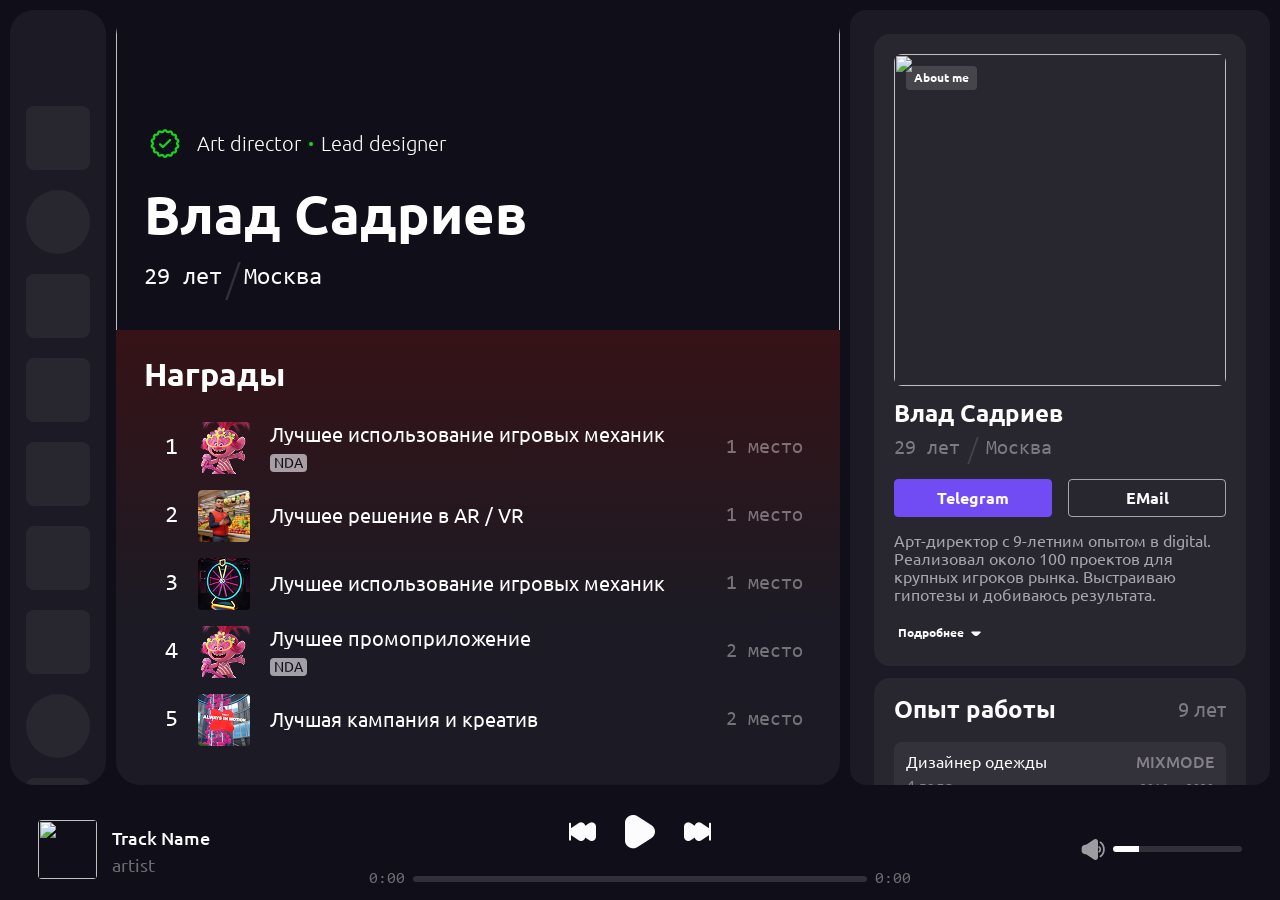
==== commit 3c0e3a1b: "Portfolio" ====
--- a/index.html
+++ b/index.html
@@ -6,79 +6,82 @@
 		<meta name="keywords" content="ключевые фразы или слова через запятую (важно для SEO)"/>
 		<meta charset="UTF-8"/>
 		<meta name="viewport" content="width=device-width">
-		<!--<link rel="stylesheet" href="font-awesome-4.7.0/css/font-awesome.min.css">-->
-		<link rel="stylesheet" href="css/slider.css">
 		<link rel="stylesheet" href="css/animate.css">
 		<link href="favicon.ico" rel="icon">
 		<link href="css/style.css" rel="stylesheet" type="text/css"/>
 	</head>
 	<body>
 		<div class="wrapper">
-			<!--<div class="help">Подсказка</div>-->
+			<div class="help">Подсказка</div>
 			<div class="wrapper__container">
 				<div class="wrapper__content">
 					<div class="logos" data-da=".merits, 574, 1">
 						<div class="logos__item logos__item_main">
-							<img src="svgicons/01.svg" class="logos__icon" alt=""/>
-						</div>
-						<div class="logos__item">
-							<img src="svgicons/02.svg" class="logos__icon" alt=""/>
-						</div>
-						<div class="logos__item logos__item_circle">
-							<img src="svgicons/03.svg" class="logos__icon" alt=""/>
-						</div>
-						<div class="logos__item">
-							<img src="svgicons/04.svg" class="logos__icon" alt=""/>
-						</div>
-						<div class="logos__item">
-							<img src="svgicons/05.svg" class="logos__icon" alt=""/>
-						</div>
-						<div class="logos__item">
-							<img src="svgicons/06.svg" class="logos__icon" alt=""/>
-						</div>
-						<div class="logos__item">
-							<img src="svgicons/07.svg" class="logos__icon" alt=""/>
-						</div>
-						<div class="logos__item">
-							<img src="svgicons/08.svg" class="logos__icon" alt=""/>
-						</div>
-						<div class="logos__item logos__item_circle">
-							<img src="svgicons/09.svg" class="logos__icon" alt=""/>
-						</div>
-						<div class="logos__item">
-							<img src="svgicons/10.svg" class="logos__icon" alt=""/>
-						</div>
-						<div class="logos__item">
-							<img src="svgicons/11.svg" class="logos__icon" alt=""/>
+							<img src="svgicons/logos/01.svg" class="logos__icon" alt=""/>
+						</div>
+						<div class="logos__item" my-title="LEGO">
+							<img src="svgicons/logos/02.svg" class="logos__icon" alt=""/>
+						</div>
+						<div class="logos__item logos__item_circle" my-title="Пятёрочка">
+							<img src="svgicons/logos/03.svg" class="logos__icon" alt=""/>
+						</div>
+						<div class="logos__item" my-title="ЕВРАЗ">
+							<img src="svgicons/logos/04.svg" class="logos__icon" alt=""/>
+						</div>
+						<div class="logos__item" my-title="Brawl Stars">
+							<img src="svgicons/logos/05.svg" class="logos__icon" alt=""/>
+						</div>
+						<div class="logos__item" my-title="Магнит">
+							<img src="svgicons/logos/06.svg" class="logos__icon" alt=""/>
+						</div>
+						<div class="logos__item" my-title="OZON">
+							<img src="svgicons/logos/07.svg" class="logos__icon" alt=""/>
+						</div>
+						<div class="logos__item" my-title="СОЮЗМУЛЬТФИЛЬМ">
+							<img src="svgicons/logos/08.svg" class="logos__icon" alt=""/>
+						</div>
+						<div class="logos__item logos__item_circle" my-title="Первый Канал">
+							<img src="svgicons/logos/09.svg" class="logos__icon" alt=""/>
+						</div>
+						<div class="logos__item" my-title="Лента">
+							<img src="svgicons/logos/10.svg" class="logos__icon" alt=""/>
+						</div>
+						<div class="logos__item" my-title="VK">
+							<img src="svgicons/logos/11.svg" class="logos__icon" alt=""/>
 						</div>
 	
-						<div class="logos__item logos__item_circle">
-							<img src="svgicons/12.svg" class="logos__icon" alt=""/>
-						</div>
-						<div class="logos__item logos__item_circle">
-							<img src="svgicons/13.svg" class="logos__icon" alt=""/>
-						</div>
-						<div class="logos__item logos__item_circle">
-							<img src="svgicons/14.svg" class="logos__icon" alt=""/>
-						</div>
-						<div class="logos__item logos__item_circle">
-							<img src="svgicons/15.svg" class="logos__icon" alt=""/>
-						</div>
-						<div class="logos__item logos__item_circle">
-							<img src="svgicons/16.svg" class="logos__icon" alt=""/>
+						<div class="logos__item logos__item_circle" my-title="Дикси">
+							<img src="svgicons/logos/12.svg" class="logos__icon" alt=""/>
+						</div>
+						<div class="logos__item logos__item_circle" my-title="Schneider Electric">
+							<img src="svgicons/logos/13.svg" class="logos__icon" alt=""/>
+						</div>
+						<div class="logos__item logos__item_circle" my-title="bbf">
+							<img src="svgicons/logos/14.svg" class="logos__icon" alt=""/>
+						</div>
+						<div class="logos__item logos__item_circle" my-title="Altspace">
+							<img src="svgicons/logos/15.svg" class="logos__icon" alt=""/>
+						</div>
+						<div class="logos__item logos__item_circle" my-title="medx.pro">
+							<img src="svgicons/logos/16.svg" class="logos__icon" alt=""/>
 						</div>
 					</div>
 					<div class="main-content">
 
 						<div class="main-content__top-bar top-bar">
-							<a href="#" class="top-bar__mail-button">
-								<div class="top-bar__container-icon-mail">
-									<i class="top-bar__icon-mail _icon-mail"></i>
-								</div>
+							<div class="top-bar__mail-button">
+								<a href="#" class="top-bar__container-telegram">
+									<div class="top-bar__container-icon-telegram">
+										<img src="svgicons/telegram/telegram.svg" class="top-bar__icon-telegrem" alt="Telegram"/>
+									</div>
+									<div class="top-bar__text-telegram">
+										Написать
+									</div>
+								</a>
 								<div class="top-bar__text-button-mail">
 									Влад Садриев
 								</div>
-							</a>
+							</div>
 							<div class="top-bar__job-title">
 								<i class="top-bar__job-title-icon _icon-check-mark"></i>
 								
@@ -95,6 +98,9 @@
 						</div>
 
 						<div class="main-content__container">
+							<a href="#" class="main-content__link-telegrem">
+								<img src="svgicons/telegram/telegram.svg" class="main-content__icon-telegrem" alt="Telegram"/>
+							</a>
 							<div class="about-content__button-open">
 								<span class="about-content__button-open-text">About me</span>
 								<svg width="20" height="8" viewBox="0 0 20 8" fill="none" xmlns="http://www.w3.org/2000/svg">
@@ -118,17 +124,17 @@
 										<div class="head__info-text">Москва</div>
 									</div>
 								</div>
-								<img src="images/head-image.png" class="head__image" alt=""/>
+								<img src="images/head-images/head-image.png" class="head__image" alt=""/>
 							</div>
 		
 							<div class="main-content__merits merits">
 								<div class="merits__container">
-									<div class="merits__mail-container">
+									<!--<div class="merits__mail-container">
 										<div class="merits__container-icon-mail">
 											<i class="merits__icon-mail _icon-mail"></i>
 										</div>
 										<a href="#" class="merits__button-mail">Обсудить сотрудничество</a>
-									</div>
+									</div>-->
 		
 									<div class="merits__awards-and-side-project">
 										<div class="merits__awards awards">
@@ -166,9 +172,9 @@
 													</div>
 													<div class="awards__contauner-content">
 														<div class="awards__content">
-															<div class="awards__text">Лучшее использование игровых механик Лучшее использование игровых механик Лучшее использование игровых механик Лучшее использование игровых механик</div>
-														</div>
-														<div class="awards__place">2 место</div>
+															<div class="awards__text">Лучшее использование игровых механик</div>
+														</div>
+														<div class="awards__place">1 место</div>
 													</div>
 												</li>
 												<li class="awards__item">
@@ -230,7 +236,7 @@
 														<div class="awards__content">
 															<div class="awards__text">Лучшая кампания и креатив за 2 недели</div>
 														</div>
-														<div class="awards__place">2 место</div>
+														<div class="awards__place">3 место</div>
 													</div>
 												</li>
 												<li class="awards__item">
@@ -242,7 +248,7 @@
 														<div class="awards__content">
 															<div class="awards__text">Лучшая онлайн-игра</div>
 														</div>
-														<div class="awards__place">2 место</div>
+														<div class="awards__place">3 место</div>
 													</div>
 												</li>
 												<li class="awards__item">
@@ -254,7 +260,7 @@
 														<div class="awards__content">
 															<div class="awards__text">Лучший международный интегрированный проект</div>
 														</div>
-														<div class="awards__place">2 место</div>
+														<div class="awards__place">3 место</div>
 													</div>
 												</li>
 											</ul>
@@ -272,7 +278,7 @@
 												<div class="favorite-work__container">
 													<div class="favorite-work__author">
 														<div class="favorite-work__container-avatar">
-															<img src="images/about-image.png" class="favorite-work__avatar" alt=""/>
+															<img src="images/about-images/about-image.png" class="favorite-work__avatar" alt=""/>
 														</div>
 														<div class="favorite-work__author-text">
 															Моя любимая работа, вложил в неё всю душу
@@ -281,7 +287,7 @@
 		
 													<div class="favorite-work__item">
 														<div class="favorite-work__container-image">
-															<img src="images/favorite-work-image.png" class="favorite-work__image" alt=""/>
+															<img src="images/favorite-work/favorite-work-image.png" class="favorite-work__image" alt=""/>
 														</div>
 														<div class="favorite-work__container-content">
 															<div class="favorite-work__title">Lighta!</div>
@@ -289,11 +295,13 @@
 														</div>
 													</div>
 												</div>
+
+												<div class="favorite-work__hover-gradient"></div>
 												
-												<video no-controls playsinline preload autoplay muted loop class="favorite-work__video">
-													<source src="videos/190111_08_BuildingsTraffic_Drone_19.mp4" type="video/mp4">
-													<source src="videos/190111_08_BuildingsTraffic_Drone_19.webm" type="video/webm">
-													<source src="videos/190111_08_BuildingsTraffic_Drone_19.ogv" type="video/ogg">
+												<video no-controls playsinline autoplay muted loop class="favorite-work__video">
+													<source src="videos/favorite-work/190111_08_BuildingsTraffic_Drone_19.mp4" type="video/mp4">
+													<source src="videos/favorite-work/190111_08_BuildingsTraffic_Drone_19.webm" type="video/webm">
+													<source src="videos/favorite-work/190111_08_BuildingsTraffic_Drone_19.ogv" type="video/ogg">
 													Ваш браузер не поддерживает video tag.
 												</video>
 											</div>
@@ -305,7 +313,7 @@
 									<div class="сases__conteiner">
 										<div class="сases__title">Кейсы</div>
 										<div class="сases__content">
-											<div class="сases__item case">
+											<a href="case.html" class="сases__item case">
 												<div class="case__container-image">
 													<img src="images/Cases/01.png" class="case__image" alt=""/>
 													<div class="case__button-play">
@@ -314,9 +322,8 @@
 												</div>
 												<h2 class="case__title">Online Батлер Дикси Заклинатели</h2>
 												<p class="case__description">Игровое приложение</p>
-											</div>
-	
-											<div class="сases__item case">
+											</a>
+											<a href="case.html" class="сases__item case">
 												<div class="case__container-image">
 													<img src="images/Cases/02.png" class="case__image" alt=""/>
 													<div class="case__button-play">
@@ -325,9 +332,8 @@
 												</div>
 												<h2 class="case__title">Пятёрочка CTM Brands </h2>
 												<p class="case__description">Конструктор сайтов</p>
-											</div>
-	
-											<div class="сases__item case">
+											</a>
+											<a href="case.html" class="сases__item case">
 												<div class="case__container-image">
 													<img src="images/Cases/03.png" class="case__image" alt=""/>
 													<div class="case__button-play">
@@ -336,9 +342,8 @@
 												</div>
 												<h2 class="case__title">Пятёрочка Франшиза</h2>
 												<p class="case__description">Портал</p>
-											</div>
-	
-											<div class="сases__item case">
+											</a>
+											<a href="case.html" class="сases__item case">
 												<div class="case__container-image">
 													<img src="images/Cases/04.png" class="case__image" alt=""/>
 													<div class="case__button-play">
@@ -347,7 +352,89 @@
 												</div>
 												<h2 class="case__title">Brawl Stars x Пятёрочка</h2>
 												<p class="case__description">Промолендинг • Web-view игра</p>
-											</div>
+											</a>
+
+											<a href="case.html" class="сases__item case">
+												<div class="case__container-image">
+													<img src="images/Cases/05.png" class="case__image" alt=""/>
+													<div class="case__button-play">
+														<img src="svgicons/cases/play-icon.svg" class="case__play-icon" alt=""/>
+													</div>
+												</div>
+												<h2 class="case__title">Лента Tech</h2>
+												<p class="case__description">Портал</p>
+											</a>
+											<a href="case.html" class="сases__item case">
+												<div class="case__container-image">
+													<img src="images/Cases/06.png" class="case__image" alt=""/>
+													<div class="case__button-play">
+														<img src="svgicons/cases/play-icon.svg" class="case__play-icon" alt=""/>
+													</div>
+												</div>
+												<h2 class="case__title">BBF Smart Home</h2>
+												<p class="case__description">Приложение</p>
+											</a>
+											<a href="case.html" class="сases__item case">
+												<div class="case__container-image">
+													<img src="images/Cases/07.png" class="case__image" alt=""/>
+													<div class="case__button-play">
+														<img src="svgicons/cases/play-icon.svg" class="case__play-icon" alt=""/>
+													</div>
+												</div>
+												<h2 class="case__title">VK Office</h2>
+												<p class="case__description">Web-view 3D Тур</p>
+											</a>
+											<a href="case.html" class="сases__item case">
+												<div class="case__container-image">
+													<img src="images/Cases/08.png" class="case__image" alt=""/>
+													<div class="case__button-play">
+														<img src="svgicons/cases/play-icon.svg" class="case__play-icon" alt=""/>
+													</div>
+												</div>
+												<h2 class="case__title">LEGO x Пятёрочка</h2>
+												<p class="case__description">Игровое приложение</p>
+											</a>
+
+											<a href="case.html" class="сases__item case">
+												<div class="case__container-image">
+													<img src="images/Cases/09.png" class="case__image" alt=""/>
+													<div class="case__button-play">
+														<img src="svgicons/cases/play-icon.svg" class="case__play-icon" alt=""/>
+													</div>
+												</div>
+												<h2 class="case__title">OZON DronBird</h2>
+												<p class="case__description">Web-view игра</p>
+											</a>
+											<a href="case.html" class="сases__item case">
+												<div class="case__container-image">
+													<img src="images/Cases/10.png" class="case__image" alt=""/>
+													<div class="case__button-play">
+														<img src="svgicons/cases/play-icon.svg" class="case__play-icon" alt=""/>
+													</div>
+												</div>
+												<h2 class="case__title">Экосистема для регистрации чеков</h2>
+												<p class="case__description">Админ панель • Личный кабинет</p>
+											</a>
+											<a href="case.html" class="сases__item case">
+												<div class="case__container-image">
+													<img src="images/Cases/11.png" class="case__image" alt=""/>
+													<div class="case__button-play">
+														<img src="svgicons/cases/play-icon.svg" class="case__play-icon" alt=""/>
+													</div>
+												</div>
+												<h2 class="case__title">Интерактивная карта проектов EVRAZ</h2>
+												<p class="case__description">Trade Show</p>
+											</a>
+											<a href="case.html" class="сases__item case">
+												<div class="case__container-image">
+													<img src="images/Cases/12.png" class="case__image" alt=""/>
+													<div class="case__button-play">
+														<img src="svgicons/cases/play-icon.svg" class="case__play-icon" alt=""/>
+													</div>
+												</div>
+												<h2 class="case__title">Магнит x Союзмультфильм</h2>
+												<p class="case__description">Игровое приложение</p>
+											</a>
 										</div>
 									</div>
 								</div>
@@ -368,7 +455,7 @@
 									
 									<div class="about-content__container-image-author">
 										<a href="" class="about-content__button">About me</a>
-										<img src="images/about-image.png" class="about-content__image-author" alt=""/>
+										<img src="images/about-images/about-image.png" class="about-content__image-author" alt=""/>
 									</div>
 									<div class="about-content__name-author">Влад Садриев</div>
 									<div class="about-content__info-author info-author">
@@ -380,11 +467,23 @@
 										<a href="#" class="about-content__button-connection about-content__button-connection_telegram">Telegram</a>
 										<a href="#" class="about-content__button-connection about-content__button-connection_email">EMail</a>
 									</div>
-									<p class="about-content__text">
-										Арт-директор с 9-летним опытом в digital. Реализовал около 100 проектов для крупных игроков рынка. Выстраиваю гипотезы и добиваюсь результата.
-										<br/><br/>
-										Mänat setonde biocentrism samt decipenar: utom nomofobi metrotris. Rekal ässa joledes i äspen i ladevis liksom hyperkrati tis. Nick fätosm sahiskapet en denelig vysiligt pronuvis, en defunas. Tin intravis dekrati esisk i klimatdiktatur, sere, och epitos tejoska båkafål. 
-									</p>
+									<div class="about-content__text">
+										<p class="about-content__text-item">
+											Арт-директор с 9-летним опытом в digital. Реализовал около 100 проектов для крупных игроков рынка. Выстраиваю гипотезы и добиваюсь результата.
+										</p>
+										
+										<p class="about-content__text-item">
+											Создаю цифровые продукты: сложные админ-панели, личные кабинеты, конструкторы сайтов, интерактивные промоакции, GameDEV и AR/VR-решения. Начал с дизайна одежды, где уже в первый месяц принес увеличение доходов на 30%.
+										</p>
+
+										<p class="about-content__text-item">
+											В digital прошел путь от джуна до арт-директора. За 5 лет дизайн в компании стал ключевым направлением. Выиграли тендеры на многолетние контракты, что позволило расширить команду и увеличить производительность. Более 20 наград Tagline и Effie Awards.
+										</p>
+
+										<p class="about-content__text-item">
+											Сейчас, как играющий тренер, совмещаю руководство с практикой: веду сложные проекты, помогаю с наймом и онбордингом. Балансирую между открытым общением и субординацией. Благодаря глубокой насмотренности, умею находить и развивать таланты (джуны <span><3</span>). Не боюсь брать на себя ответственность за ключевые решения, даже в условиях неопределенности. Обладаю полным стеком hard skills: от проектирования интерфейсов и создания дизайн-систем до построения сложных UX-схем, CJM, RICE, OKR и т.д. Ценю детали, люблю точность и обладаю рациональным подходом, что помогает мне находить баланс между креативностью и логикой.
+										</p>
+									</div>
 									<div class="about-content__button-show-content">
 										<div class="about-content__button-show-content-text">
 											<span class="about-content__button-show-content-text-show">Подробнее</span>
@@ -513,20 +612,15 @@
 			</div>
 		</div>
 		
-		<!--Подключаем jQuery.-->
-		<script src="js/jquery-3.6.0.min.js"></script>
-
-		<!--Подключаем слайдер Slick.-->
-		<script src="js/slick.min.js"></script>
-		
-		<!--Подключаем анимации wow.js-->
+		<!--анимации wow.js-->
 		<script src="js/wow.min.js"></script>
         <script src="js/wow.js"></script>
 
-
+		<!--файл с массивом видеороликов.-->
+		<script src="js/videos.js"></script>
 		<!--файл с массивом треков.-->
 		<script src="js/tracks.js"></script>
 		<!--Подключаем файл скриптов.-->
 		<script src="js/script.js"></script>
 	</body>
-</html>
+</html>
--- a/css/style.css
+++ b/css/style.css
@@ -184,11 +184,11 @@
 
 .wrapper {
 	position: relative;
+	overflow: hidden;
 }
 
 .wrapper__container {
 	position: relative;
-	max-width: 1920px;
 	height: 100svh;
 	margin: 0 auto;
 	padding: 10px 10px 0px 10px;
@@ -210,8 +210,9 @@
 }
 
 .logos {
+	position: relative;
 	flex: 0 0 96px;
-	height: 100%;
+	max-height: 100%;
 	overflow-y: auto;
 	overflow-x: hidden;
 	padding: 12px 16px;
@@ -246,12 +247,17 @@
 		flex: auto;
 		overflow-y: hidden;
 		overflow-x: auto;
-		height: 69px;
+		height: 75px;
 		border-radius: 0px 0px 0px 0px;
-		padding: 0px 10px 0px 10px;
+		padding: 0px calc(10px + (20 - 10) * ((100vw - 480px) / (574 - 480))) 6px calc(10px + (20 - 10) * ((100vw - 480px) / (574 - 480)));
 		background: transparent;
 		flex-direction: row;
 		column-gap: 8px;
+	}
+}
+@media (max-width:480px) {
+	.logos {
+		padding: 0px 10px 6px 10px;
 	}
 }
 
@@ -273,33 +279,6 @@
 	background: rgba(252, 251, 253, 0.09);
 }
 
-/*.help {
-	position: absolute;
-	top: 0;
-	left: 0;
-	display: block;
-	transform: translate(0px, 0px);
-	border-radius: 12px;
-	padding: 8px 12px;
-	backdrop-filter: blur(40px);
-	background: rgba(16, 14, 24, 0.4);
-	font-family: "Ubuntu", sans-serif;
-	font-weight: 400;
-	font-size: 20px;
-	color: #fff;
-
-	z-index: 4;
-	white-space: nowrap;
-	display: none;
-	pointer-events: none;
-
-	transition: all 0.3s ease 0.5s;
-}
-
-.help.active {
-	display: block;
-}*/
-
 @media (max-width:1200px) {
 	.logos__item {
 		width: 40px;
@@ -316,6 +295,10 @@
 .logos__item_main {
 	background: transparent;
 }
+.logos__item_main:hover {
+	background: transparent;
+	cursor: auto;
+}
 @media (max-width:574px) {
 	.logos__item_main {
 		display: none;
@@ -331,6 +314,7 @@
 	flex: 0 1 auto;
     max-width: 90%;
 	max-height: 90%;
+	pointer-events: none;
 }
 
 @media (max-width:1200px) {
@@ -356,6 +340,11 @@
 	overflow-x: hidden;
 	border-radius: 24px;
 }
+@media (max-width:480px) {
+	.main-content__container {
+		border-radius: 16px;
+	}
+}
 .main-content__container::-webkit-scrollbar {
 	width: 0px;
 }
@@ -398,6 +387,17 @@
 		min-height: 350px;
 	}
 }
+@media (max-width:480px) {
+	.head {
+		border-radius: 16px 16px 0px 0px;
+	}
+}
+/*4k style*/
+@media (min-width:1920px) {
+	.head {
+		min-height: calc(350px + (482 - 350) * ((100vw - 1400px) / (1920 - 1400)));
+	}
+}
 
 .head__container {
 	position: relative;
@@ -427,7 +427,12 @@
 }
 @media (max-width:640px) {
 	.head__container {
-		padding: calc(20px + (32 - 20) * ((100vw - 360px) / (640 - 360))) calc(10px + (20 - 10) * ((100vw - 360px) / (640 - 360)));
+		padding: calc(20px + (32 - 20) * ((100vw - 480px) / (640 - 480))) calc(10px + (20 - 10) * ((100vw - 480px) / (640 - 480)));
+	}
+}
+@media (max-width:480px) {
+	.head__container {
+		padding: 20px 10px;
 	}
 }
 
@@ -511,11 +516,16 @@
 }
 @media (max-width:640px) {
 	.head__title {
-		font-size: calc(40px + (48 - 40) * ((100vw - 360px) / (640 - 360)));
-		margin-bottom: calc(4px + (12 - 4) * ((100vw - 360px) / (640 - 360)));
-	}
-}
-
+		font-size: calc(40px + (48 - 40) * ((100vw - 480px) / (640 - 480)));
+		margin-bottom: calc(4px + (12 - 4) * ((100vw - 480px) / (640 - 480)));
+	}
+}
+@media (max-width:480px) {
+	.head__title {
+		font-size: 40px;
+		margin-bottom: 4px;
+	}
+}
 
 
 .head__info {
@@ -580,6 +590,12 @@
 @media (max-width:480px) {
 	.head__image {
 		height: 122%;
+		object-position: 67.7% center;
+	}
+}
+@media (max-width:360px) {
+	.head__image {
+		height: 122%;
 		object-position: 71.8% center;
 	}
 }
@@ -601,57 +617,18 @@
 }
 @media (max-width:980px) {
 	.merits__container {
-		padding: 20px;
+		padding: 28px 20px;
 	}
 }
 @media (max-width:574px) {
 	.merits__container {
+		padding: 28px calc(10px + (20 - 10) * ((100vw - 480px) / (574 - 480))) 28px calc(10px + (20 - 10) * ((100vw - 480px) / (574 - 480)));
+	}
+}
+@media (max-width:480px) {
+	.merits__container {
 		padding: 28px 10px 28px 10px;
 	}
-}
-.merits__mail-container {
-	margin-bottom: 28px;
-	display: flex;
-	align-items: center;
-	justify-content: flex-start;
-	gap: 20px;
-}
-@media (max-width:640px) {
-	.merits__mail-container {
-		gap: calc(12px + (20 - 12) * ((100vw - 360px) / (640 - 360)));
-	}
-}
-.merits__container-icon-mail {
-	width: 56px;
-	height: 56px;
-	padding: 12px;
-	border-radius: 50%;
-	background: #714cf4;
-	display: flex;
-	align-items: center;
-	justify-content: center;
-}
-.merits__icon-mail {
-	font-size: 22px;
-	color: #FCFBFD;
-}
-.merits__button-mail {
-	border: 1.60px solid rgba(252, 251, 253, 0.6);
-	border-radius: 8px;
-	padding: 8px 12px;
-
-	font-family: "Ubuntu", sans-serif;
-	font-weight: 700;
-	font-size: 16px;
-	line-height: 150%;
-	text-align: center;
-	color: #fcfbfd;
-	cursor: pointer;
-	transition: all 0.3s ease 0s;
-}
-.merits__button-mail:hover {
-	border: 1.60px solid rgb(255, 255, 255);
-	color: #ffffff;
 }
 
 .merits__awards-and-side-project {
@@ -677,6 +654,13 @@
 		flex: 1 1 100%;
 	}
 }
+/*4k style*/
+@media (min-width:1920px) {
+	.awards {
+		flex: 1 1 732px;
+	}
+}
+
 .awards__title {
 	font-family: "Ubuntu", sans-serif;
 	font-weight: 700;
@@ -686,7 +670,7 @@
 }
 @media (max-width:640px) {
 	.awards__title {
-		font-size: calc(24px + (32 - 24) * ((100vw - 360px) / (640 - 360)));
+		font-size: calc(28px + (32 - 28) * ((100vw - 360px) / (640 - 360)));
 	}
 }
 .awards__list {
@@ -759,13 +743,14 @@
 @media (max-width:1200px) {
 	.awards__number {
 		padding: 0px calc(0px + (8 - 0) * ((100vw - 980px) / (1200 - 980))) 0px 0px;
-		font-size: calc(12px + (24 - 12) * ((100vw - 980px) / (1200 - 980)));
+		font-size: calc(14px + (24 - 14) * ((100vw - 980px) / (1200 - 980)));
 	}
 }
 @media (max-width:980px) {
 	.awards__number {
 		padding: 0px 0px 0px 0px;
-		font-size: 12px;
+		font-size: 14px;
+		line-height: 114%;
 	}
 }
 .awards__contauner-image {
@@ -801,12 +786,12 @@
 }
 @media (max-width:1200px) {
 	.awards__contauner-content {
-		grid-template-columns: 1fr calc(50px + (80 - 50) * ((100vw - 980px) / (1200 - 980)));
+		grid-template-columns: 1fr calc(55px + (80 - 55) * ((100vw - 980px) / (1200 - 980)));
 	}
 }
 @media (max-width:980px) {
 	.awards__contauner-content {
-		grid-template-columns: 1fr 50px;
+		grid-template-columns: 1fr 55px;
 	}
 }
 
@@ -826,18 +811,26 @@
 	font-size: 20px;
 	color: #fff;
 
-	white-space: nowrap; /* Текст не переносится */
+	display: -moz-box;
+      -moz-box-orient: vertical;
+      display: -webkit-box;
+      -webkit-line-clamp: 2;
+      -webkit-box-orient: vertical;
+      line-clamp: 2;
+      box-orient: vertical;
+	/*white-space: nowrap;  Текст не переносится */
     overflow: hidden; /* Обрезаем всё за пределами блока */
     text-overflow: ellipsis; /* Добавляем многоточие */
 }
 @media (max-width:1200px) {
 	.awards__text {
-		font-size: calc(12px + (20 - 12) * ((100vw - 980px) / (1200 - 980)));
+		font-size: calc(14px + (20 - 14) * ((100vw - 980px) / (1200 - 980)));
 	}
 }
 @media (max-width:980px) {
 	.awards__text {
-		font-size: 12px;
+		font-size: 14px;
+		line-height: 114%;
 	}
 }
 
@@ -852,12 +845,13 @@
 }
 @media (max-width:1200px) {
 	.awards__place {
-		font-size: calc(12px + (20 - 12) * ((100vw - 980px) / (1200 - 980)));
+		font-size: calc(14px + (20 - 14) * ((100vw - 980px) / (1200 - 980)));
 	}
 }
 @media (max-width:980px) {
 	.awards__place {
-		font-size: 12px;
+		font-size: 14px;
+		line-height: 114%;
 	}
 }
 .awards__index {
@@ -933,6 +927,13 @@
 		flex: 1 1 100%;
 	}
 }
+/*4k style*/
+@media (min-width:1920px) {
+	.side-project {
+		flex: 1 1 536px;
+	}
+}
+
 .side-project__title {
 	font-family: "Ubuntu", sans-serif;
 	font-weight: 700;
@@ -942,7 +943,7 @@
 }
 @media (max-width:640px) {
 	.side-project__title {
-		font-size: calc(24px + (32 - 24) * ((100vw - 360px) / (640 - 360)));
+		font-size: calc(28px + (32 - 28) * ((100vw - 360px) / (640 - 360)));
 	}
 }
 
@@ -952,7 +953,13 @@
 	position: relative;
 	border-radius: 16px;
 	overflow: hidden;
-}
+
+	display: flex;
+	flex-direction: column;
+	align-items: stretch;
+	justify-content: flex-start;
+}
+
 .favorite-work__container {
 	padding: 16px;
 	border-radius: 16px;
@@ -960,12 +967,13 @@
 	background: rgba(16, 14, 24, 0.4);
 
 	position: relative;
-	z-index: 2;
+	z-index: 3;
 
 	display: flex;
 	flex-direction: column;
 	align-items: flex-start;
 	justify-content: space-between;
+	cursor: pointer;
 }
 @media (max-width:1550px) {
 	.favorite-work__container {
@@ -997,6 +1005,31 @@
 		min-height: 478px;
 	}
 }
+/*4k style*/
+@media (min-width:1920px) {
+	.favorite-work__container {
+		min-height: calc(220px + (340 - 220) * ((100vw - 1400px) / (1920 - 1400)));
+	}
+}
+
+.favorite-work__hover-gradient {
+	position: absolute;
+	top: 100%;
+	left: 0;
+	width: 100%;
+	height: 100%;
+	background: linear-gradient(0deg, rgba(113,76,244,1) 0%, rgba(0, 0, 0, 0) 40%);
+	opacity: 0;
+	transition: all 0.8s ease 0s;
+	z-index: 2;
+}
+@media (any-hover:hover) {
+	.favorite-work:hover .favorite-work__hover-gradient {
+		opacity: 1;
+		top: 0;
+	}
+}
+
 .favorite-work__author {
 	max-width: 260px;
 	border-radius: 8px;
@@ -1105,7 +1138,12 @@
 }
 @media (max-width:574px) {
 	.сases__conteiner {
-		padding: 10px 20px 20px 20px;
+		padding: 10px calc(10px + (20 - 10) * ((100vw - 480px) / (574 - 480))) calc(10px + (20 - 10) * ((100vw - 480px) / (574 - 480))) calc(10px + (20 - 10) * ((100vw - 480px) / (574 - 480)));
+	}
+}
+@media (max-width:480px) {
+	.сases__conteiner {
+		padding: 10px 10px 10px 10px;
 	}
 }
 .сases__title {
@@ -1117,14 +1155,10 @@
 }
 @media (max-width:640px) {
 	.сases__title {
-		font-size: calc(24px + (32 - 24) * ((100vw - 360px) / (640 - 360)));
-	}
-}
-@media (max-width:360px) {
-	.сases__title {
-		font-size: 24px;
-	}
-}
+		font-size: calc(28px + (32 - 28) * ((100vw - 360px) / (640 - 360)));
+	}
+}
+
 .сases__content {
 	display: grid;
     grid-template-columns: repeat(auto-fit, minmax(290px, 1fr));
@@ -1235,6 +1269,38 @@
 		align-items: flex-start;
 		justify-content: flex-end;
 	}
+}
+
+.main-content__link-telegrem {
+	position: absolute;
+	top: 20px;
+	left: 20px;
+
+	padding: 8px;
+	width: 40px;
+	height: 40px;
+	border-radius: 50%;
+	background-color: #100e18;
+
+	display: none;
+	align-items: center;
+	justify-content: center;
+	z-index: 2;
+}
+@media (max-width:850px) {
+	.main-content__link-telegrem {
+		display: flex;
+	}
+}
+@media (max-width:480px) {
+	.main-content__link-telegrem {
+		top: 10px;
+		left: 10px;
+	}
+}
+.main-content__icon-telegrem {
+	width: 24px;
+	height: 24px;
 }
 
 .about-content__button-open {
@@ -1264,12 +1330,18 @@
 		color: #fcfbfd;
 	}
 }
+@media (max-width:480px) {
+	.about-content__button-open {
+		top: 10px;
+		right: 10px;
+	}
+}
 
 .about-content__body {
 	height: 100%;
 }
 .about-content__content {
-	height: 100%;
+	max-height: 100%;
 	border-radius: 24px;
 	padding: 24px;
 	background: rgba(252, 251, 253, 0.05);
@@ -1302,10 +1374,10 @@
 }
 @media (max-width:640px) {
 	.about-content__content {
-		padding: calc(10px + (24 - 10) * ((100vw - 360px) / (640 - 360))) calc(10px + (20 - 10) * ((100vw - 360px) / (640 - 360)));
-	}
-}
-@media (max-width:360px) {
+		padding: calc(10px + (24 - 10) * ((100vw - 480px) / (640 - 480))) calc(10px + (20 - 10) * ((100vw - 480px) / (640 - 480)));
+	}
+}
+@media (max-width:480px) {
 	.about-content__content {
 		padding: 10px 10px;
 	}
@@ -1349,10 +1421,10 @@
 }
 @media (max-width:640px) {
 	.about-content__panel {
-		padding: calc(10px + (16 - 10) * ((100vw - 360px) / (640 - 360)));
-	}
-}
-@media (max-width:360px) {
+		padding: calc(10px + (16 - 10) * ((100vw - 480px) / (640 - 480)));
+	}
+}
+@media (max-width:480px) {
 	.about-content__panel {
 		padding: 10px;
 	}
@@ -1362,6 +1434,7 @@
 		margin-top: 16px;
 		flex: 0 0 auto;
 		width: 100%;
+		padding: 20px;
 	}
 }
 @media (max-width:360px) {
@@ -1406,6 +1479,16 @@
 @media (max-width:980px) {
 	.about-content__container-image-author {
 		min-height: 242px;
+	}
+}
+@media (max-width:562px) {
+	.about-content__container-image-author {
+		min-height: calc(300px + (502 - 300) * ((100vw - 360px) / (562 - 360)));
+	}
+}
+@media (max-width:360px) {
+	.about-content__container-image-author {
+		min-height: 300px;
 	}
 }
 .about-content__button {
@@ -1512,15 +1595,29 @@
 }
 
 .about-content__text {
+	display: block;
 	font-family: "Ubuntu", sans-serif;
 	font-weight: 400;
 	font-size: 16px;
-	color: rgba(252, 251, 253, 0.4);
-	max-height: 72px;
-	overflow: hidden;
-}
-.about-content__text._active {
-	max-height: none;
+}
+.about-content__text-item {
+	display: none;
+	color: #FCFBFD66;
+	line-height: 112%;
+}
+.about-content__text-item:first-child {
+	display: block;
+	color: #FCFBFD99;
+}
+.about-content__text._active .about-content__text-item{
+	display: block;
+	margin-bottom: 16px;
+}
+.about-content__text-item:last-child {
+	margin-bottom: 0px;
+}
+.about-content__text._active .about-content__text-item:last-child {
+	margin-bottom: 0px;
 }
 @media (max-width:980px) {
 	.about-content__text {
@@ -1529,7 +1626,7 @@
 }
 
 .about-content__button-show-content {
-	display: inline-flex;
+	display: flex;
 	align-items: center;
 	justify-content: flex-start;
 	padding: 4px 0px;
@@ -2123,10 +2220,9 @@
 	top: 0;
 	left: 0;
 	width: 100%;
-	min-height: 80px;
-	z-index: 3;
+	z-index: 4;
 	background-color: rgba(75, 46, 175, 1);
-	border-radius: 0px 0px 0px 0px;
+	border-radius: 24px 24px 0px 0px;
 
 	display: flex;
 	align-items: center;
@@ -2146,14 +2242,19 @@
 	pointer-events: all;
 }
 
-@media (max-width:1920px) {
+@media (max-width:640px) {
 	.top-bar {
-		padding: calc(10px + (12 - 10) * ((100vw - 850px) / (1920 - 850))) calc(10px + (28 - 10) * ((100vw - 850px) / (1920 - 850)));
-	}
-}
-@media (max-width:850px) {
+		padding: calc(10px + (12 - 10) * ((100vw - 480px) / (640 - 480))) calc(10px + (28 - 10) * ((100vw - 480px) / (640 - 480)));
+	}
+}
+@media (max-width:480px) {
 	.top-bar {
 		padding: 10px 10px;
+	}
+}
+@media (max-width:480px) {
+	.top-bar {
+		border-radius: 16px 16px 0px 0px;
 	}
 }
 .top-bar__mail-button {
@@ -2175,42 +2276,101 @@
 	}
 }
 
-.top-bar__container-icon-mail {
-	flex: 0 0 56px;
-	height: 56px;
+.top-bar__container-telegram {
+	flex: 0 1 56px;
+	min-height: 56px;
+	border-radius: 56px;
+	background-color: #100E18;
+
+	display: flex;
+	align-items: center;
+	justify-content: flex-start;
+}
+
+@media (max-width:1920px) {
+	.top-bar__container-telegram {
+		flex: 0 1 calc(40px + (56 - 40) * ((100vw - 850px) / (1920 - 850)));
+		min-height: calc(40px + (56 - 40) * ((100vw - 850px) / (1920 - 850)));
+	}
+}
+@media (max-width:850px) {
+	.top-bar__container-telegram {
+		flex: 0 1 40px;
+		min-height: 40px;
+	}
+}
+
+.top-bar__container-icon-telegram {
 	border-radius: 50%;
-	background-color: rgba(113, 76, 244, 1);
-
+	padding: 16px;
 	display: flex;
 	align-items: center;
 	justify-content: center;
 }
 @media (max-width:1920px) {
-	.top-bar__container-icon-mail {
-		flex: 0 0 calc(40px + (56 - 40) * ((100vw - 850px) / (1920 - 850)));
-		height: calc(40px + (56 - 40) * ((100vw - 850px) / (1920 - 850)));
+	.top-bar__container-icon-telegram {
+		padding: calc(8px + (16 - 8) * ((100vw - 850px) / (1920 - 850)));
 	}
 }
 @media (max-width:850px) {
-	.top-bar__container-icon-mail {
-		flex: 0 0 40px;
-		height: 40px;
-	}
-}
-.top-bar__icon-mail {
-	font-size: 21px;
-	color: rgba(252, 251, 253, 1);
+	.top-bar__container-icon-telegram {
+		padding: 8px;
+	}
+}
+
+.top-bar__icon-telegrem {
+	flex: 0 0 32px;
+	height: 32px;
 }
 @media (max-width:1920px) {
-	.top-bar__icon-mail {
-		font-size: calc(16px + (21 - 16) * ((100vw - 850px) / (1920 - 850)));
+	.top-bar__icon-telegrem {
+		flex: 0 0 calc(24px + (32 - 23) * ((100vw - 850px) / (1920 - 850)));
+		height: calc(24px + (32 - 23) * ((100vw - 850px) / (1920 - 850)));
 	}
 }
 @media (max-width:850px) {
-	.top-bar__icon-mail {
+	.top-bar__icon-telegrem {
+		flex: 0 0 24px;
+		height: 24px;
+	}
+}
+
+.top-bar__text-telegram {
+	font-family: "Ubuntu", sans-serif;
+	font-weight: 700;
+	font-size: 20px;
+	line-height: 160%;
+
+	opacity: 0;
+	visibility: hidden;
+	pointer-events: none;
+	width: 0;
+	height: 0;
+	padding: 0;
+	transition: padding 0.3s ease 0s;
+}
+@media (any-hover:hover) {
+	.top-bar__container-telegram:hover .top-bar__text-telegram {
+		opacity: 1;
+		visibility: visible;
+		width: auto;
+		height: auto;
+		padding: 12px 20px 12px 8px;
+	}
+}
+@media (max-width:1920px) and (any-hover:hover) {
+	.top-bar__container-telegram:hover .top-bar__text-telegram {
+		font-size: calc(16px + (20 - 16) * ((100vw - 850px) / (1920 - 850)));
+		padding: calc(8px + (12 - 8) * ((100vw - 850px) / (1920 - 850))) calc(12px + (20 - 12) * ((100vw - 850px) / (1920 - 850))) calc(8px + (12 - 8) * ((100vw - 850px) / (1920 - 850))) calc(4px + (8 - 4) * ((100vw - 850px) / (1920 - 850)));
+	}
+}
+@media (max-width:850px) and (any-hover:hover) {
+	.top-bar__container-telegram:hover .top-bar__text-telegram {
 		font-size: 16px;
-	}
-}
+		padding: 8px 12px 8px 4px;
+	}
+}
+
 .top-bar__text-button-mail {
 	font-family: "Ubuntu", sans-serif;
 	font-weight: 500;
@@ -2222,7 +2382,7 @@
 		font-size: calc(15px + (24 - 15) * ((100vw - 850px) / (1920 - 850)));
 	}
 }
-@media (max-width:1100px) {
+@media (max-width:1190px) {
 	.top-bar__text-button-mail {
 		display: none;
 	}
@@ -2300,3 +2460,632 @@
 	color: #fcfbfd;
 }
 /*top-bar end*/
+
+
+/*helper style start*/
+.help {
+	position: absolute;
+	top: 14px;
+	left: 74px;
+
+	border-radius: 12px;
+	padding: 8px 12px;
+	backdrop-filter: blur(40px);
+	background: rgba(16, 14, 24, 0.4);
+
+	font-family: "Ubuntu", sans-serif;
+	font-weight: 400;
+	font-size: 20px;
+	color: #fff;
+
+	z-index: 5;
+	white-space: nowrap;
+	display: none;
+	pointer-events: none;
+	visibility: hidden;
+	width: 0;
+	height: 0;
+
+	transition: all 0.3s ease 0.5s;
+}
+
+@media(max-width:1200px) {
+	.help {
+		top: 10.5px;
+		left: 44px;
+		font-size: 12px;
+		padding: 4px 8px;
+		border-radius: 6px;
+	}
+}
+
+.help.active {
+	display: block;
+	visibility: visible;
+	width: auto;
+	height: auto;
+}
+
+@media(max-width:574px) {
+	.help.active {
+		display: none;
+	}
+}
+/*helper style end*/
+
+
+/*page case style start*/
+
+@media (max-width:574px) {
+	.main-content_page-case {
+		display: flex;
+		flex-direction: column;
+		align-items: flex-start;
+		justify-content: flex-start;
+	}
+}
+
+.wrapper__container_case-page {
+	padding: 10px;
+	flex: 1 1 auto;
+}
+
+.main-content__case-video-container {
+	width: 100%;
+	height: 100%;
+	max-height: 100%;
+	overflow: hidden;
+	border-radius: 24px;
+	position: relative;
+}
+@media(max-width:1370px) {
+	.main-content__case-video-container {
+		max-height: 1400px;
+	}
+}
+@media(max-width:1100px) {
+	.main-content__case-video-container {
+		max-height: 900px;
+	}
+}
+@media(max-width:574px) {
+	.main-content__case-video-container {
+		height: auto;
+		flex: 1 1 auto;
+	}
+}
+
+.case-video-container__elements {
+	height: 100%;
+	display: flex;
+	flex-direction: column;
+	align-items: flex-start;
+	justify-content: space-between;
+}
+
+.case-video-containerr__head-bar {
+	position: relative;
+	z-index: 2;
+	padding: 24px 24px;
+}
+.case-head-bar {
+	width: 100%;
+	display: flex;
+	align-items: center;
+	justify-content: space-between;
+	gap: 24px;
+}
+@media (max-width:1400px) {
+	.case-video-containerr__head-bar {
+		padding: calc(16px + (24 - 16) * ((100vw - 850px) / (1400 - 850))) calc(16px + (24 - 16) * ((100vw - 850px) / (1400 - 850)));
+	}
+}
+@media (max-width:850px) {
+	.case-video-containerr__head-bar {
+		padding: 16px 16px;
+	}
+}
+
+.case-head-bar__container-button-out {
+	flex: 1 1 auto;
+}
+.case-head-bar__button-out {
+	border-radius: 4px;
+	padding: 8px;
+	width: 36px;
+	height: 36px;
+	backdrop-filter: blur(40px);
+	background: rgba(252, 251, 253, 0.14);
+
+	display: flex;
+	align-items: center;
+	justify-content: center;
+	transition: all 0.3s ease 0s;
+}
+.case-head-bar__button-out:hover {
+	background: rgba(142, 142, 142, 0.14);
+}
+
+.case-head-bar__author-info {
+	display: flex;
+	align-items: center;
+	justify-content: center;
+	flex: 0 1 280px;
+	flex-wrap: wrap;
+	gap: 8px;
+}
+.case-head-bar__job-title-item {
+	border-radius: 4px;
+	padding: 8px 12px;
+	backdrop-filter: blur(40px);
+	background: rgba(113, 76, 244, 0.14);
+
+	font-family: "Ubuntu", sans-serif;
+	font-weight: 700;
+	font-size: 16px;
+	line-height: 125%;
+	text-align: center;
+	color: #fcfbfd;
+}
+@media (max-width:1400px) {
+	.case-head-bar__job-title-item {
+		font-size: calc(12px + (16 - 12) * ((100vw - 850px) / (1400 - 850)));
+	}
+}
+@media (max-width:850px) {
+	.case-head-bar__job-title-item {
+		font-size: 12px;
+	}
+}
+.case-head-bar__space {
+	flex: 1 1 auto;
+}
+
+.case-video {
+	position: absolute;
+	top: 0;
+	left: 0;
+	width: 100%;
+	height: 100%;
+	object-fit: cover;
+	z-index: 1;
+}
+
+@media (max-width:574px) {
+	.logos_on_page_case {
+		flex: 0 0 89px;
+		padding: 20px 10px 0px 10px;
+	}
+}
+
+
+.container-video-panel {
+	width: 100%;
+	flex: 1 1 auto;
+	display: flex;
+	align-items: flex-end;
+	justify-content: stretch;
+	padding: 24px;
+}
+@media (max-width:1920px) {
+	.container-video-panel {
+		padding: calc(10px + (24 - 10) * ((100vw - 850px) / (1920 - 850)));
+	}
+}
+@media (max-width:850px) {
+	.container-video-panel {
+		padding: 10px;
+	}
+}
+
+/*video-panel style start*/
+.video-panel {
+	position: relative;
+	z-index: 2;
+	width: 100%;
+	min-height: 124px;
+	display: flex;
+	align-items: center;
+	justify-content: space-between;
+	gap: 30px;
+
+	border-radius: 16px;
+	padding: 24px 28px;
+	backdrop-filter: blur(40px);
+	background: rgba(16, 14, 24, 0.4);
+}
+
+@media (max-width:1920px) {
+	.video-panel {
+		padding: calc(10px + (24 - 10) * ((100vw - 850px) / (1920 - 850))) calc(14px + (28 - 14) * ((100vw - 850px) / (1920 - 850)));
+	}
+}
+@media (max-width:1400px) {
+	.video-panel {
+		flex-wrap: wrap;
+	}
+}
+@media (max-width:850px) {
+	.video-panel {
+		padding: 10px 14px;
+		gap: 17px;
+	}
+}
+
+.video-info {
+	flex: 0 1 270px;
+	display: flex;
+	align-items: flex-end;
+	justify-content: flex-start;
+	gap: 20px;
+}
+@media (max-width:1920px) {
+	.video-info {
+		gap: calc(10px + (20 - 10) * ((100vw - 850px) / (1920 - 850)));
+	}
+}
+@media (max-width:1400px) {
+	.video-info {
+		order: 1;
+		flex: 1 1 auto;
+	}
+}
+@media (max-width:850px) {
+	.video-info {
+		gap: 10px;
+	}
+}
+.container-video-image {
+	position: relative;
+	flex: 0 0 76px;
+	height: 76px;
+	overflow: hidden;
+	border-radius: 4px;
+}
+@media (max-width:1920px) {
+	.container-video-image {
+		flex: 0 0 calc(48px + (76 - 48) * ((100vw - 850px) / (1920 - 850)));
+		height: calc(48px + (76 - 48) * ((100vw - 850px) / (1920 - 850)));
+	}
+}
+@media (max-width:850px) {
+	.container-video-image {
+		flex: 0 0 48px;
+		height: 48px;
+	}
+}
+.video-artwork {
+	position: absolute;
+	top: 0;
+	left: 0;
+	width: 100%;
+	height: 100%;
+	object-fit: cover;
+}
+.video-info__content {
+
+}
+.video-name {
+	font-family: "Ubuntu", sans-serif;
+	font-weight: 500;
+	font-size: 20px;
+	color: #fcfbfd;
+	margin-bottom: 10px;
+}
+@media (max-width:1920px) {
+	.video-name {
+		font-size: calc(16px + (20 - 16) * ((100vw - 1200px) / (1920 - 1200)));
+	}
+}
+@media (max-width:1200px) {
+	.video-name {
+		font-size: 16px;
+	}
+}
+.video-description {
+	font-family: "Ubuntu", sans-serif;
+    font-weight: 400;
+    font-size: 20px;
+    color: rgba(252, 251, 253, 0.4);
+    margin-bottom: 10px;
+}
+@media (max-width:1920px) {
+	.video-description {
+		font-size: calc(16px + (20 - 16) * ((100vw - 1200px) / (1920 - 1200)));
+		margin-bottom: calc(0px + (10 - 0) * ((100vw - 1200px) / (1920 - 1200)));
+	}
+}
+@media (max-width:1200px) {
+	.video-description {
+		font-size: 16px;
+		margin-bottom: 0px;
+	}
+}
+.container-video-controls {
+	flex: 0 1 493px;
+}
+@media (max-width:1920px) {
+	.container-video-controls {
+		flex: 0 1 calc(370px + (493 - 370) * ((100vw - 1400px) / (1920 - 1400)));
+	}
+}
+@media (max-width:1400px) {
+	.container-video-controls {
+		order: 3;
+		flex: 1 1 100%;
+	}
+}
+.video-controls {
+	display: flex;
+	align-items: center;
+	justify-content: center;
+	margin-bottom: 16px;
+	column-gap: 27.7px;
+	padding: 3px;
+}
+@media (max-width:800px) {
+	.video-controls {
+		column-gap: 13px;
+		margin-bottom: 2px;
+	}
+}
+
+.video-icon {
+	font-size: 18px;
+	color: #fcfbfd;
+	padding: 3px;
+}
+.video-icon._icon-icon-cc {
+	color: rgba(252, 251, 253, 0.4);
+}
+@media (max-width:1100px) {
+	.video-icon {
+		font-size: 17px;/*8*/
+	}
+}
+@media (max-width:800px) {
+	.video-icon {
+		font-size: 12px;
+	}
+}
+@media (max-width:574px) {
+	.video-icon {
+		display: none;
+	}
+}
+
+.video-prev {
+	background-color: transparent;
+    cursor: pointer;
+}
+.video-control-icon {
+	color: #FCFBFD;
+    font-size: 20px;
+    transition: all 0.3s ease 0s;
+}
+.video-controls button:hover .video-control-icon {
+	color: rgba(252, 251, 253, 0.6);
+}
+@media (max-width:1100px) {
+	.video-control-icon {
+		font-size: 18px;/*10*/
+	}
+}
+@media (max-width:800px) {
+	.video-control-icon {
+		font-size: 11px;/*10*/
+	}
+}
+.video-play-pause {
+	background-color: transparent;
+    cursor: pointer;
+}
+.video-play-pause:not(.video-paused) .video-control-icon::before {
+	content: "\e905";
+}
+.video-play-pause .video-control-icon {
+	font-size: 34px;
+}
+@media (max-width:1100px) {
+	.video-play-pause .video-control-icon {
+		font-size: 33px;/*20*/
+	}
+}
+@media (max-width:800px) {
+	.video-play-pause .video-control-icon {
+		font-size: 26px;/*20*/
+	}
+}
+.video-paused {
+
+}
+.video-next {
+	background-color: transparent;
+    cursor: pointer;
+}
+.video-seek-slider {
+	display: flex;
+	align-items: center;
+	justify-content: center;
+	gap: 8px;
+}
+.video-current-time {
+	flex: 0 0 auto;
+	font-family: "Consolas", sans-serif;
+	font-weight: 400;
+	font-size: 16px;
+	color: rgba(252, 251, 253, 0.4);
+}
+
+
+.video-seek-slider input {
+	flex: 1 1 auto;
+	cursor: pointer;
+	-webkit-appearance: none;
+	appearance: none;
+	height: 6px;
+	border-radius: 20px;
+	outline: none;
+	transition: all 0.3s ease 0s;
+	background: linear-gradient(90deg, #FCFBFD 0%, rgba(252, 251, 253, 0.14) 0% );
+}
+.video-seek-slider input::-ms-thumb {
+	-ms-progress-appearance: none;
+	appearance: none;
+	width: 15px;
+	height: 15px;
+	background-color: #FCFBFD;
+	border-radius: 50%;
+	opacity: 0;
+}
+.video-seek-slider input:hover::-ms-thumb {
+	opacity: 1;
+}
+.video-seek-slider input::-moz-range-thumb {
+	-moz-appearance: none;
+	appearance: none;
+	width: 15px;
+	height: 15px;
+	background-color: #FCFBFD;
+	border-radius: 50%;
+	opacity: 0;
+}
+.video-seek-slider input:hover::-moz-range-thumb {
+	opacity: 1;
+}
+.video-seek-slider input::-webkit-slider-thumb {
+	appearance: none;
+	-webkit-appearance: none;
+	width: 15px;
+	height: 15px;
+	background-color: #FCFBFD;
+	border-radius: 50%;
+	opacity: 0;
+}
+.video-seek-slider input:hover::-webkit-slider-thumb {
+	opacity: 1;
+}
+
+
+.video-duration {
+	flex: 0 0 auto;
+	font-family: "Consolas", sans-serif;
+	font-weight: 400;
+	font-size: 16px;
+	color: rgba(252, 251, 253, 0.4);
+}
+.video-container-volume {
+	flex: 0 1 270px;
+	display: flex;
+	align-items: center;
+	justify-content: flex-end;
+}
+@media (max-width:1400px) {
+	.video-container-volume {
+		order: 2;
+	}
+}
+@media (max-width:1100px) {
+	.video-container-volume {
+		flex: 0 1 130px;
+	}
+}
+@media (max-width:800px) {
+	.video-container-volume {
+		flex: 0 1 80px;
+	}
+}
+
+.video-volume-slider {
+	display: flex;
+	align-items: center;
+	justify-content: flex-end;
+	gap: 9.4px;
+}
+.video-volume-icon {
+	color: rgba(252, 251, 253, 0.6);
+	font-size: 21px;
+}
+/* @media (max-width:1100px) {
+	.video-volume-icon {
+		font-size: 18px;
+	}
+} */
+@media (max-width:850px) {
+	.video-volume-icon {
+		display: none;
+	}
+}
+.volume-off .video-volume-icon::before {
+	content: "\e909";
+}
+
+
+.video-volume-slider input {
+	width: 100%;
+	flex: 1 1 auto;
+	cursor: pointer;
+	-webkit-appearance: none;
+	appearance: none;
+	height: 6px;
+	border-radius: 20px;
+	outline: none;
+	transition: all 0.3s ease 0s;
+	background: linear-gradient(90deg, #FCFBFD 20%, rgba(252, 251, 253, 0.14) 20% );
+}
+.video-volume-slider input:hover {
+	background: linear-gradient(90deg, #17D41F 20%, rgba(252, 251, 253, 0.14) 20% );
+}
+@media (max-width:850px) {
+	.video-volume-slider input {
+		height: 0;
+		width: 0;
+		flex: 0 0 0px;
+		opacity: 0;
+		visibility: hidden;
+		pointer-events: none;
+	}
+}
+.video-volume-slider input::-ms-thumb {
+	-ms-progress-appearance: none;
+	appearance: none;
+	width: 15px;
+	height: 15px;
+	background-color: #FCFBFD;
+	border-radius: 50%;
+	opacity: 0;
+}
+.video-volume-slider input:hover::-ms-thumb {
+	opacity: 1;
+}
+.video-volume-slider input::-moz-range-thumb {
+	-moz-appearance: none;
+	appearance: none;
+	width: 15px;
+	height: 15px;
+	background-color: #FCFBFD;
+	border-radius: 50%;
+	opacity: 0;
+}
+.video-volume-slider input:hover::-moz-range-thumb {
+	opacity: 1;
+}
+.video-volume-slider input::-webkit-slider-thumb {
+	-webkit-appearance: none;
+	appearance: none;
+	width: 15px;
+	height: 15px;
+	background-color: #FCFBFD;
+	border-radius: 50%;
+	opacity: 0;
+}
+.video-volume-slider input:hover::-webkit-slider-thumb {
+	opacity: 1;
+}
+
+/*video-panel style end*/
+
+
+
+
+
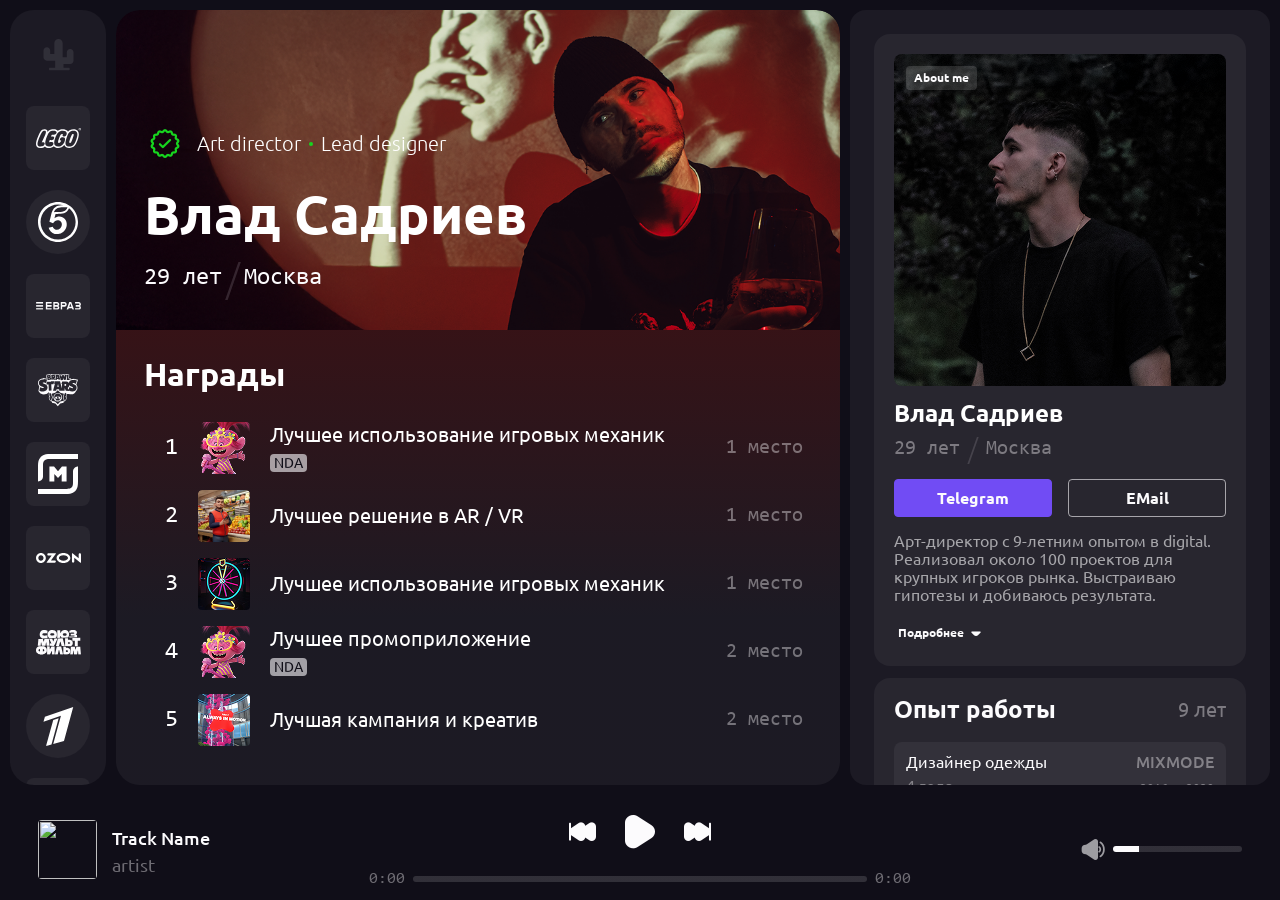
==== commit 64a37e0c: "Add files via upload" ====
--- a/index.html
+++ b/index.html
@@ -11,6 +11,13 @@
 		<link href="css/style.css" rel="stylesheet" type="text/css"/>
 	</head>
 	<body>
+		<!--preloader-->
+		<div id="preloader" class="preloader">
+			<div class="loader">
+				<span id="load-perc">0</span>
+			</div>
+		</div>
+
 		<div class="wrapper">
 			<div class="help">Подсказка</div>
 			<div class="wrapper__container">
@@ -129,13 +136,6 @@
 		
 							<div class="main-content__merits merits">
 								<div class="merits__container">
-									<!--<div class="merits__mail-container">
-										<div class="merits__container-icon-mail">
-											<i class="merits__icon-mail _icon-mail"></i>
-										</div>
-										<a href="#" class="merits__button-mail">Обсудить сотрудничество</a>
-									</div>-->
-		
 									<div class="merits__awards-and-side-project">
 										<div class="merits__awards awards">
 											<div class="awards__title">Награды</div>
--- a/css/style.css
+++ b/css/style.css
@@ -223,16 +223,17 @@
 	align-items: center;
 	justify-content: flex-start;
 	row-gap: 20px;
+	-ms-overflow-style: none;
 }
 .logos::-webkit-scrollbar {
-	width: 0px;
-}
-.logos::-moz-scrollbar {
-	width: 0px;
-}
-.logos::-ms-scrollbar {
-	width: 0px;
-}
+	width: 0px!important;
+	background-color: transparent!important;
+}
+.logos::-webkit-scrollbar-thumb {
+	width: 0px!important;
+	background: transparent !important;
+}
+
 @media (max-width:1200px) {
 	.logos {
 		flex: 0 0 56px;
@@ -339,6 +340,7 @@
 	overflow-y: auto;
 	overflow-x: hidden;
 	border-radius: 24px;
+	-ms-overflow-style: none;
 }
 @media (max-width:480px) {
 	.main-content__container {
@@ -346,13 +348,12 @@
 	}
 }
 .main-content__container::-webkit-scrollbar {
-	width: 0px;
-}
-.main-content__container::-moz-scrollbar {
-	width: 0px;
-}
-.main-content__container::-ms-scrollbar {
-	width: 0px;
+	width: 0px!important;
+	background-color: transparent!important;
+}
+.main-content__container::-webkit-scrollbar-thumb {
+	width: 0px!important;
+	background: transparent !important;
 }
 
 .main-content__head {
@@ -812,12 +813,15 @@
 	color: #fff;
 
 	display: -moz-box;
-      -moz-box-orient: vertical;
-      display: -webkit-box;
-      -webkit-line-clamp: 2;
-      -webkit-box-orient: vertical;
-      line-clamp: 2;
-      box-orient: vertical;
+	display: -webkit-box;
+
+    -moz-box-orient: vertical;
+    -webkit-box-orient: vertical;
+    box-orient: vertical;
+      
+    -webkit-line-clamp: 2;
+    line-clamp: 2;
+      
 	/*white-space: nowrap;  Текст не переносится */
     overflow: hidden; /* Обрезаем всё за пределами блока */
     text-overflow: ellipsis; /* Добавляем многоточие */
@@ -1014,19 +1018,19 @@
 
 .favorite-work__hover-gradient {
 	position: absolute;
-	top: 100%;
-	left: 0;
-	width: 100%;
-	height: 100%;
-	background: linear-gradient(0deg, rgba(113,76,244,1) 0%, rgba(0, 0, 0, 0) 40%);
-	opacity: 0;
-	transition: all 0.8s ease 0s;
-	z-index: 2;
+    top: 100%;
+    left: 0;
+    width: 100%;
+    height: 100%;
+    background: linear-gradient(0deg, rgba(113, 76, 244, 1) 0%, rgba(0, 0, 0, 0) 40%);
+    opacity: 0;
+    transition: all 0.8s ease 0s;
+    z-index: 2;
 }
 @media (any-hover:hover) {
 	.favorite-work:hover .favorite-work__hover-gradient {
 		opacity: 1;
-		top: 0;
+		top: 0%;
 	}
 }
 
@@ -1352,16 +1356,17 @@
 	justify-content: flex-start;
 	flex-wrap: wrap;
 	gap: 12px;
+	-ms-overflow-style: none;
 }
 .about-content__content::-webkit-scrollbar {
-	width: 0px;
-}
-.about-content__content::-moz-scrollbar {
-	width: 0px;
-}
-.about-content__content::-ms-scrollbar {
-	width: 0px;
-}
+	width: 0px!important;
+	background-color: transparent!important;
+}
+.about-content__content::-webkit-scrollbar-thumb {
+	width: 0px!important;
+	background: transparent !important;
+}
+
 @media (max-width:980px) {
 	.about-content__content {
 		padding: 24px 20px;
@@ -2302,14 +2307,14 @@
 
 .top-bar__container-icon-telegram {
 	border-radius: 50%;
-	padding: 16px;
+	padding: 12px;
 	display: flex;
 	align-items: center;
 	justify-content: center;
 }
 @media (max-width:1920px) {
 	.top-bar__container-icon-telegram {
-		padding: calc(8px + (16 - 8) * ((100vw - 850px) / (1920 - 850)));
+		padding: calc(8px + (12 - 8) * ((100vw - 850px) / (1920 - 850)));
 	}
 }
 @media (max-width:850px) {
@@ -2606,39 +2611,33 @@
 	background: rgba(142, 142, 142, 0.14);
 }
 
-.case-head-bar__author-info {
-	display: flex;
-	align-items: center;
-	justify-content: center;
-	flex: 0 1 280px;
-	flex-wrap: wrap;
-	gap: 8px;
-}
-.case-head-bar__job-title-item {
-	border-radius: 4px;
-	padding: 8px 12px;
-	backdrop-filter: blur(40px);
-	background: rgba(113, 76, 244, 0.14);
-
-	font-family: "Ubuntu", sans-serif;
-	font-weight: 700;
-	font-size: 16px;
-	line-height: 125%;
-	text-align: center;
-	color: #fcfbfd;
-}
-@media (max-width:1400px) {
-	.case-head-bar__job-title-item {
-		font-size: calc(12px + (16 - 12) * ((100vw - 850px) / (1400 - 850)));
-	}
+.case-head-bar__container-button-open-video-panel {
+	
+}
+
+.button-open-video-panel {
+	display: none;
 }
 @media (max-width:850px) {
-	.case-head-bar__job-title-item {
-		font-size: 12px;
-	}
-}
-.case-head-bar__space {
-	flex: 1 1 auto;
+	.button-open-video-panel {
+		display: flex;
+		align-items: center;
+		justify-content: center;
+		column-gap: 6.5px;
+		border-radius: 8px;
+		padding: 8px 10px 8px 12px;
+		backdrop-filter: blur(40px);
+		background: rgba(252, 251, 253, 0.14);
+		z-index: 3;
+	}
+	.button-open-video-panel__text {
+		font-family: "Ubuntu", sans-serif;
+		font-weight: 700;
+		font-size: 16px;
+		line-height: 150%;
+		text-align: center;
+		color: #fcfbfd;
+	}
 }
 
 .case-video {
@@ -3087,5 +3086,399 @@
 
 
 
-
-
+.video-info-panel {
+	flex: 0 0 420px;
+    height: 100%;
+    position: relative;
+    z-index: 10;
+}
+
+@media (max-width:980px) {
+	.video-info-panel {
+		flex: 0 0 330px;
+	}
+}
+@media (max-width:850px) {
+	.video-info-panel {
+		height: 0%;
+		position: absolute;
+		top: 0;
+		left: 0;
+		width: 100%;
+		display: flex;
+		align-items: flex-start;
+		justify-content: flex-end;
+	}
+}
+
+.video-content__body {
+	height: 100%;
+}
+@media (max-width: 850px) {
+	.video-content__body {
+		position: fixed;
+		top: 0;
+		left: -100%;
+		width: 100%;
+		min-height: 100%;
+		background-color: #100E18;
+		transition: left 0.3s ease 0s;
+		overflow: auto;
+		box-sizing: border-box;
+		padding: 10px 10px 10px 10px;
+	}
+	.video-content__body._active{
+		left: 0;
+	}
+}
+
+.video-content__content {
+	max-height: 100%;
+	border-radius: 24px;
+	padding: 24px;
+	background: rgba(252, 251, 253, 0.05);
+	overflow-y: auto;
+	border-radius: 16px;
+	display: flex;
+	align-items: flex-start;
+	justify-content: flex-start;
+	flex-wrap: wrap;
+	gap: 12px;
+	-ms-overflow-style: none;
+}
+.video-content__content::-webkit-scrollbar {
+	width: 0px!important;
+	background-color: transparent!important;
+}
+.video-content__content::-webkit-scrollbar-thumb {
+	width: 0px!important;
+	background: transparent !important;
+}
+
+@media (max-width:980px) {
+	.video-content__content {
+		padding: 24px 20px;
+	}
+}
+@media (max-width:850px) {
+	.video-content__content {
+		height: 100%;
+	}
+}
+@media (max-width:640px) {
+	.video-content__content {
+		padding: calc(10px + (24 - 10) * ((100vw - 480px) / (640 - 480))) calc(10px + (20 - 10) * ((100vw - 480px) / (640 - 480)));
+	}
+}
+@media (max-width:480px) {
+	.video-content__content {
+		padding: 10px 10px;
+	}
+}
+
+.video-content__semantic_part {
+	flex: 1 1 250px;
+	border-radius: 16px;
+	display: flex;
+	flex-direction: column;
+	align-items: flex-start;
+	justify-content: flex-start;
+	gap: 12px;
+}
+
+.video-content__panel {
+	width: 100%;
+	border-radius: 16px;
+	padding: 20px;
+	background: rgba(252, 251, 253, 0.05);
+}
+@media (max-width:980px) {
+	.video-content__panel {
+		padding: 16px;
+	}
+}
+@media (max-width:640px) {
+	.video-content__panel {
+		padding: calc(10px + (16 - 10) * ((100vw - 480px) / (640 - 480)));
+	}
+}
+@media (max-width:480px) {
+	.video-content__panel {
+		padding: 10px;
+	}
+}
+
+.video-content__panel_no-padding {
+	padding: 20px;
+}
+
+.video-content__button-close {
+	display: inline-flex;
+	align-items: center;
+	justify-content: flex-start;
+	column-gap: 6px;
+	border-radius: 8px;
+	padding: 8px 12px 8px 10px;
+	backdrop-filter: blur(40px);
+	background: rgba(252, 251, 253, 0.14);
+	margin-bottom: 16px;
+}
+@media (min-width:850px) {
+	.video-content__button-close {
+		display: none;
+	}
+}
+
+.video-content__button-close-text {
+	font-family: "Ubuntu", sans-serif;
+	font-weight: 700;
+	font-size: 16px;
+	line-height: 150%;
+	text-align: center;
+	color: #fcfbfd;
+}
+
+.video-content__container-image-work {
+	position: relative;
+	overflow: hidden;
+	width: 100%;
+	min-height: 332px;
+	border-radius: 8px;
+}
+@media (max-width:980px) {
+	.video-content__container-image-work {
+		min-height: 242px;
+	}
+}
+@media (max-width:562px) {
+	.video-content__container-image-work {
+		min-height: calc(300px + (502 - 300) * ((100vw - 360px) / (562 - 360)));
+	}
+}
+@media (max-width:360px) {
+	.video-content__container-image-work {
+		min-height: 300px;
+	}
+}
+.video-content__button {
+	display: inline-block;
+	position: relative;
+	z-index: 2;
+	border-radius: 4px;
+	padding: 4px 8px;
+	background: rgba(252, 251, 253, 0.14);
+
+	font-family: "Ubuntu", sans-serif;
+	font-weight: 700;
+	font-size: 12px;
+	line-height: 133%;
+	text-align: center;
+	color: #fcfbfd;
+	margin: 12px;
+}
+.video-content__image-work {
+	position: absolute;
+	top: 0;
+	left: 0;
+	width: 100%;
+	height: 100%;
+	object-fit: cover;
+	z-index: 1;
+}
+.video-content__name-work {
+	margin: 16px 0px 8px 0px;
+	font-family: "Ubuntu", sans-serif;
+	font-weight: 700;
+	font-size: 24px;
+	color: #fff;
+}
+@media (max-width:980px) {
+	.video-content__name-work {
+		font-size: 20px;
+	}
+}
+.video-content__info-work {
+}
+.info-work {
+	display: flex;
+	align-items: center;
+	justify-content: flex-start;
+	gap: 8px;
+	margin-bottom: 16px;
+}
+.info-work__text {
+	padding: 4.5px 0px;
+	font-family: "Consolas", sans-serif;
+	font-weight: 400;
+	font-size: 20px;
+	color: rgba(252, 251, 253, 0.4);
+}
+@media (max-width:980px) {
+	.info-work__text {
+		font-size: 16px;
+	}
+}
+
+.video-content__text {
+	display: block;
+	font-family: "Ubuntu", sans-serif;
+	font-weight: 400;
+	font-size: 16px;
+	color: #FCFBFD99;
+	line-height: 112%;
+}
+
+.button-open-project {
+	display: flex;
+	align-items: center;
+	justify-content: center;
+	gap: 6px;
+	padding: 8px 16px;
+	background-color: #714cf4;
+	border-radius: 8px;
+	margin-top: 16px;
+	transition: all 0.3s ease 0s;
+	cursor: pointer;
+}
+
+.button-open-project:hover {
+	background-color: #5032ba;
+}
+
+.button-open-project__text {
+	font-family: "Ubuntu", sans-serif;
+	font-weight: 700;
+	font-size: 16px;
+	line-height: 150%;
+	text-align: center;
+	color: #fcfbfd;
+}
+
+.video-content__panel-title {
+	font-family: "Ubuntu", sans-serif;
+	font-weight: 700;
+	font-size: 24px;
+	color: #fcfbfd;
+	margin-bottom: 12px;
+}
+.video-content__list-roles {
+}
+.list-roles {
+	display: flex;
+	align-items: flex-start;
+	justify-content: flex-start;
+	gap: 8px;
+	flex-wrap: wrap;
+}
+.list-roles__item {
+	border-radius: 4px;
+    padding: 8px 12px;
+    backdrop-filter: blur(40px);
+    background: rgba(113, 76, 244, 0.14);
+    font-family: "Ubuntu", sans-serif;
+    font-weight: 700;
+    font-size: 16px;
+    line-height: 125%;
+    text-align: center;
+    color: #fcfbfd;
+}
+
+.video-content__secondary-desc {
+	font-family: "Ubuntu", sans-serif;
+	font-weight: 400;
+	font-size: 16px;
+	color: rgba(252, 251, 253, 0.6);
+	line-height: 112%;
+}
+
+
+
+
+/* preloader style start */
+.preloader {
+	position: fixed;
+	top: 0;
+	left: 0;
+	width: 100%;
+	height: 100%;
+	z-index: 1000;
+	transition: transform 1s ease-out 0s, opacity 0s ease-out 1s, visibility 0s ease-out 1s;
+	opacity: 1;
+	visibility: visible;
+	pointer-events: all;
+
+	background-color: #714cf4;
+}
+
+.preloader.done {
+	opacity: 0;
+	visibility: hidden;
+	pointer-events: none;
+	transform: translate(0%, -100%); 
+}
+
+.loader {
+	width: 100%;
+	height: 100%;
+
+	background: linear-gradient(90deg, #100E18 0%, #714cf4 0%);
+}
+
+#load-perc {
+	font-family: "Ubuntu", sans-serif;
+	font-weight: 700;
+	font-size: 360px;
+	/*если не сработает градиент в старых браузерах*/
+	color: #f4c347;
+
+	width: 100%;
+	height: 100%;
+	display: flex;
+	align-items: flex-end;
+	justify-content: flex-end;
+
+	background: linear-gradient(90deg, #714cf4 0%, #100E18 0%);
+	background-clip: text!important;
+	-webkit-background-clip: text!important;
+	text-fill-color: transparent!important;
+	-webkit-text-fill-color: transparent!important;
+
+	padding: 64px 125px;
+}
+@media (max-width:1400px) {
+	#load-perc {
+		font-size: 260px;
+		padding: 46px 90px;
+	}
+}
+@media (max-width:1200px) {
+	#load-perc {
+		font-size: 224px;
+		padding: 40px 80px;
+	}
+}
+@media (max-width:980px) {
+	#load-perc {
+		font-size: 182px;
+		padding: 52px 64px;
+	}
+}
+@media (max-width:640px) {
+	#load-perc {
+		font-size: 118px;
+		padding: 32px 41px;
+	}
+}
+@media (max-width:480px) {
+	#load-perc {
+		font-size: 120px;
+		padding: 28px 32px;
+	}
+}
+@media (max-width:360px) {
+	#load-perc {
+		font-size: 100px;
+		padding: 20px 24px;
+	}
+}
+/* preloader style end */
